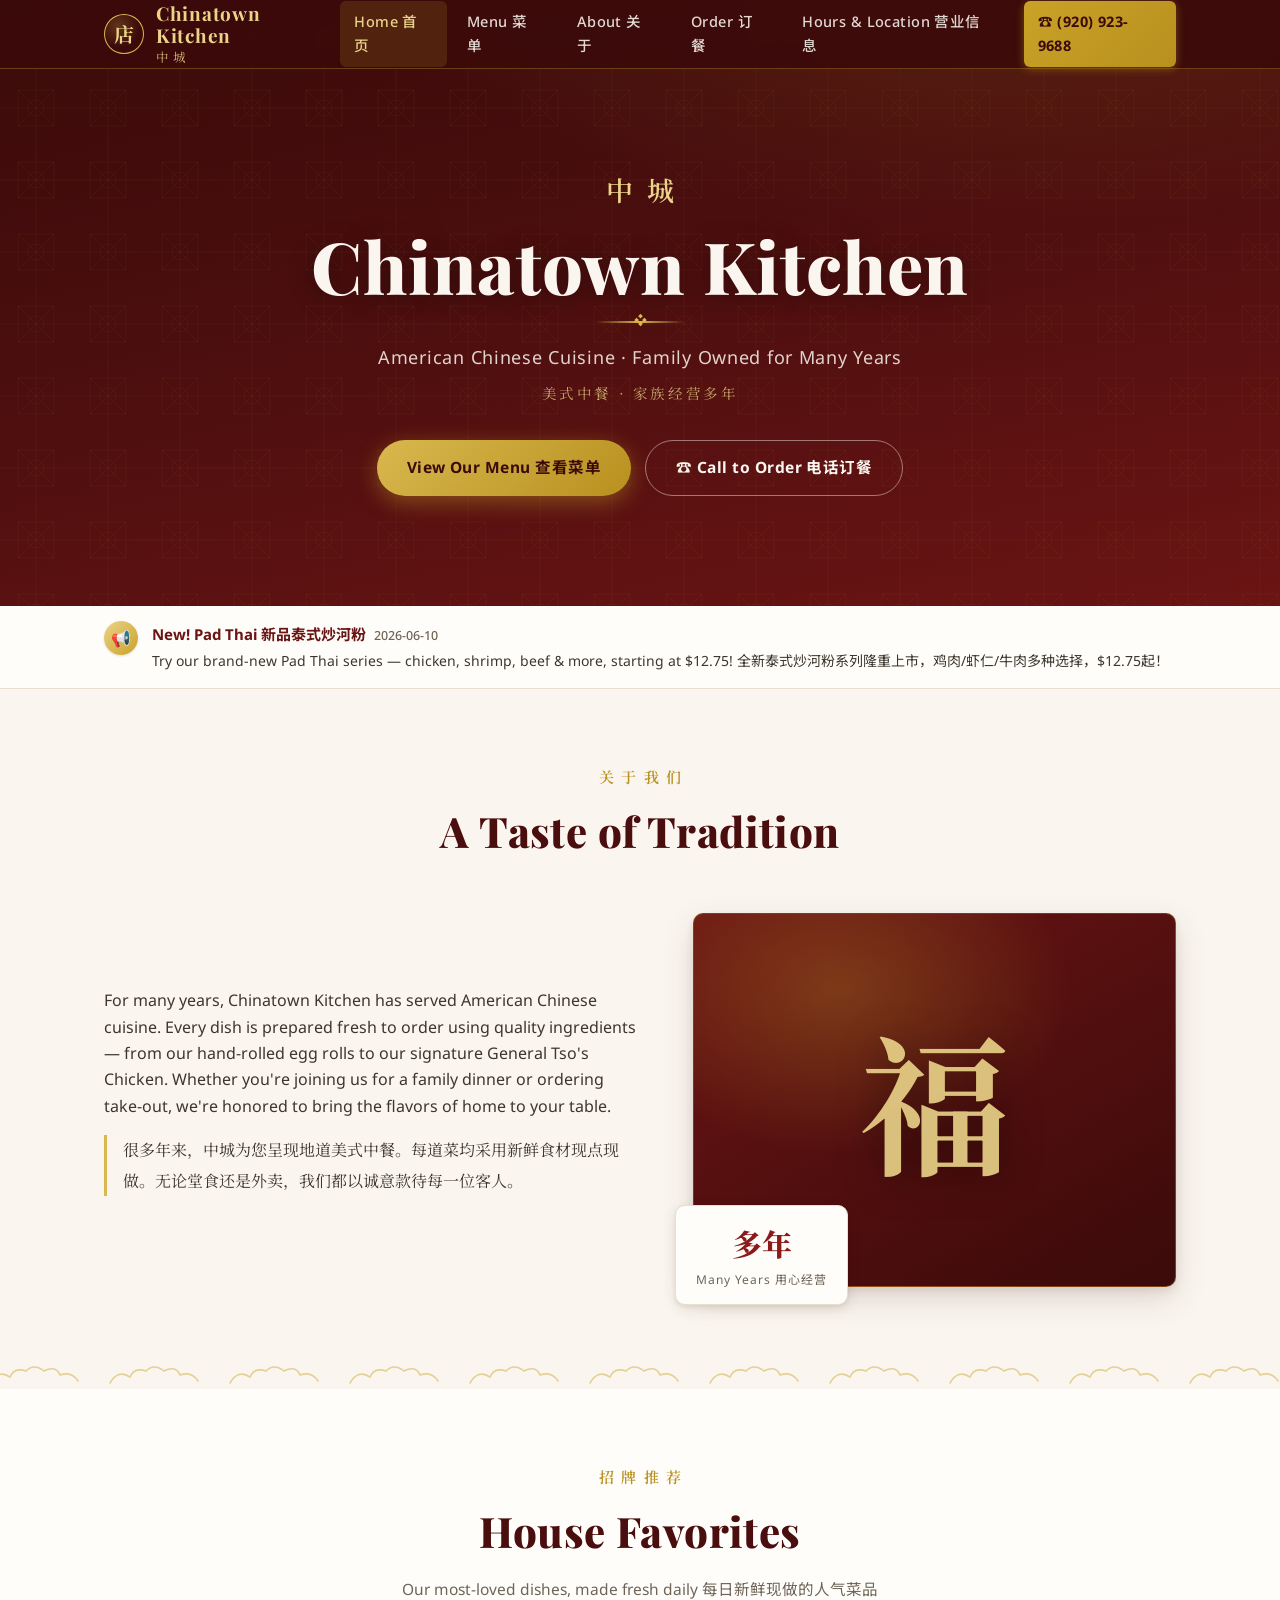
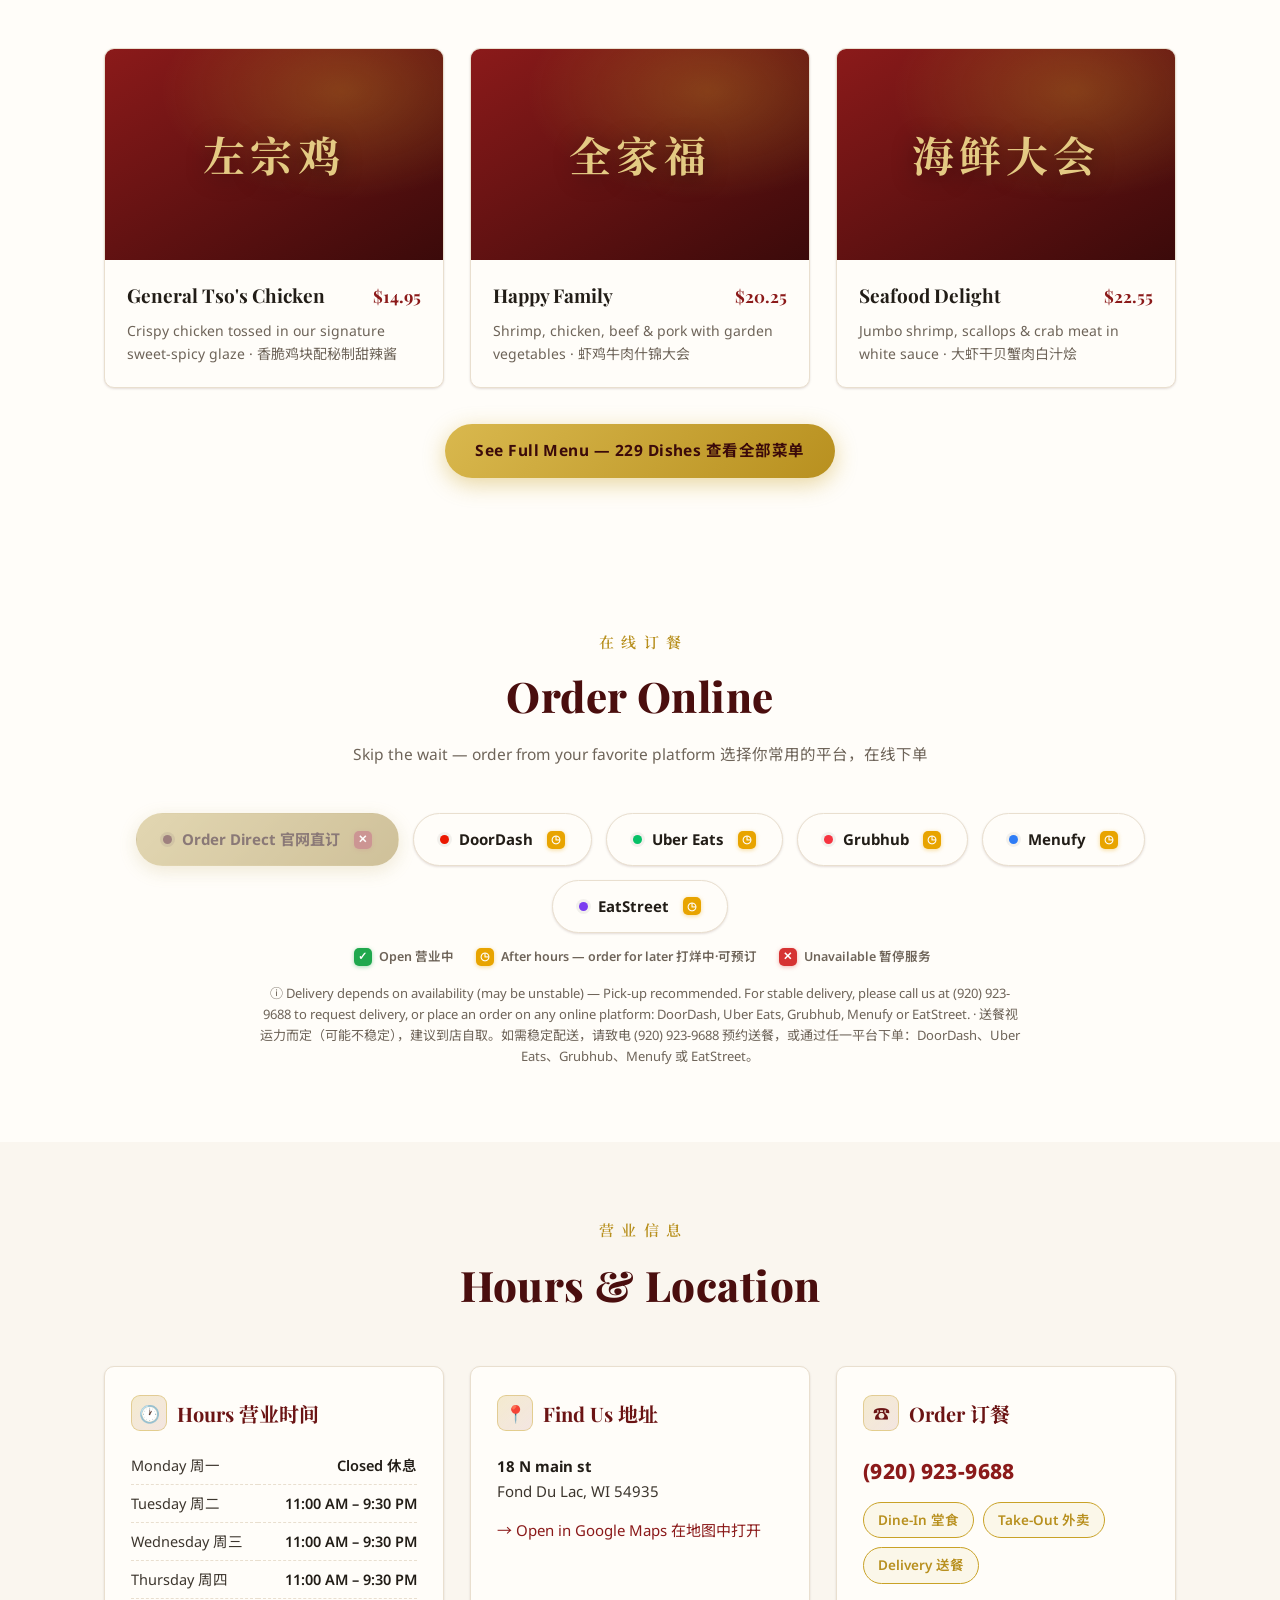
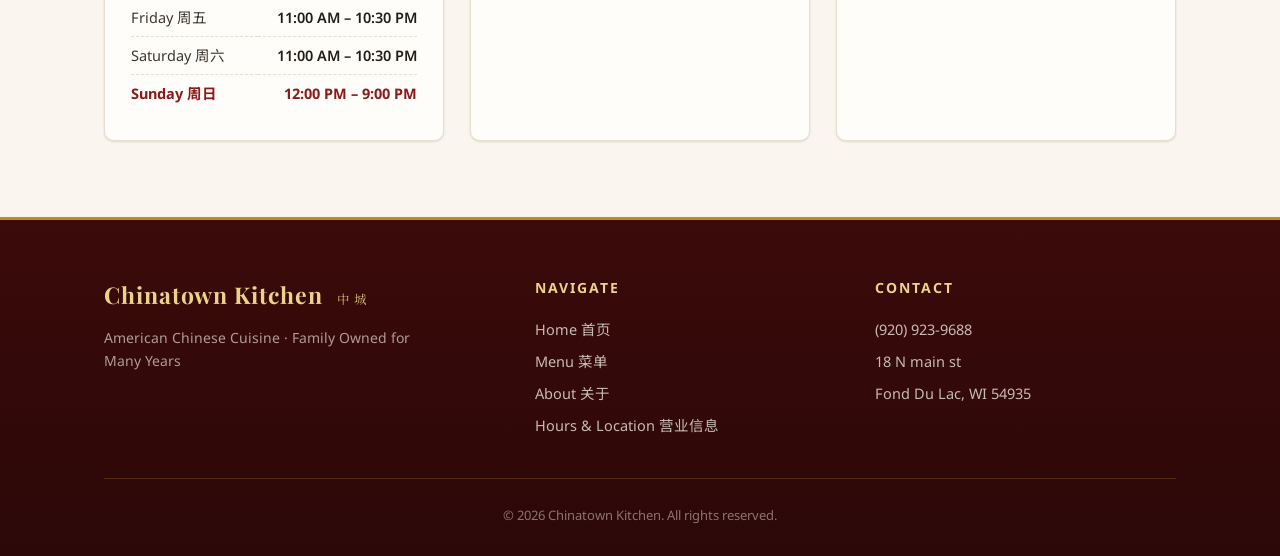
==== index.html @ 67776f12 "update_2" ====
<!DOCTYPE html>
<html lang="en">
<head>
<meta charset="UTF-8">
<meta name="viewport" content="width=device-width, initial-scale=1.0">
<title>Home</title>
<meta name="description" content="Authentic Chinese cuisine. Dine-in, take-out & delivery.">
<link rel="preconnect" href="https://fonts.googleapis.com">
<link rel="preconnect" href="https://fonts.gstatic.com" crossorigin>
<link href="https://fonts.googleapis.com/css2?family=Playfair+Display:wght@700;800&family=Noto+Sans:wght@400;500;600;700&family=Noto+Sans+SC:wght@400;500;700&family=Noto+Serif+SC:wght@600;700&display=swap" rel="stylesheet">
<link rel="stylesheet" href="css/style.css">
</head>
<body data-page="home">

<header class="site-header">
  <div class="nav-wrap">
    <a class="brand" href="index.html">
      <span class="brand-mark" data-config="LOGO_CHAR">饭</span>
      <span class="brand-text">
        <span class="brand-en" data-config="NAME">Restaurant</span><br>
        <span class="brand-zh" data-config="NAME_ZH">饭店</span>
      </span>
    </a>
    <button class="nav-toggle" aria-label="Menu">☰</button>
    <nav class="main-nav">
      <a href="index.html" class="active" data-config="NAV_HOME">Home 首页</a>
      <a href="menu.html" data-config="NAV_MENU">Menu 菜单</a>
      <a href="index.html#about" data-config="NAV_ABOUT">About 关于</a>
      <a href="index.html#order" data-config="NAV_ORDER">Order 订餐</a>
      <a href="index.html#info" data-config="NAV_HOURS">Hours &amp; Location 营业信息</a>
      <a class="nav-cta" href="#" data-config-attr="href:PHONE_LINK">☎ <span data-config="PHONE">(555) 123-4567</span></a>
    </nav>
  </div>
</header>

<section class="hero">
  <div class="hero-inner">
    <div class="hero-zh" data-config="NAME_ZH">饭店</div>
    <h1 data-config="NAME">Restaurant</h1>
    <div class="hero-rule"></div>
    <p class="hero-tagline" data-config="TAGLINE">American Chinese Cuisine · Family Owned for Many Years</p>
    <p class="hero-tagline-zh" data-config="TAGLINE_ZH">美式中餐 · 家族经营很多年</p>
    <div class="hero-actions">
      <a class="btn btn-gold" href="menu.html" data-config="HERO_BTN_MENU">View Our Menu 查看菜单</a>
      <a class="btn btn-ghost" href="#" data-config-attr="href:PHONE_LINK" data-config="HERO_BTN_CALL">☎ Call to Order 电话订餐</a>
    </div>
  </div>
</section>

<div class="announcements" id="announcements"></div>

<section class="section" id="about">
  <div class="container">
    <div class="section-head">
      <div class="section-kicker" data-config="ABOUT_KICKER">关于我们</div>
      <h2 class="section-title" data-config="ABOUT_TITLE">A Taste of Tradition</h2>
    </div>
    <div class="about-grid">
      <div class="about-text">
        <p data-config="ABOUT_TEXT">For many years, Restaurant has served American Chinese cuisine.</p>
        <p class="about-zh" data-config="ABOUT_TEXT_ZH">很多年来，饭店为您呈现地道美式中餐。</p>
      </div>
      <div class="about-visual">
        <div class="about-frame">
          <!-- 有照片时：上传 images/about.jpg 后，把下面这行换成 <img src="images/about.jpg" alt=""> -->
          <span class="glyph" data-config="ABOUT_GLYPH">福</span>
        </div>
        <div class="about-badge">
          <div class="num" data-config="ABOUT_BADGE_NUM">多年</div>
          <div class="lbl" data-config="ABOUT_BADGE_LABEL">Many Years 用心经营</div>
        </div>
      </div>
    </div>
  </div>
</section>

<div class="cloud-divider"></div>

<section class="section section-alt lattice-bg">
  <div class="container">
    <div class="section-head">
      <div class="section-kicker" data-config="FEATURED_KICKER">招牌推荐</div>
      <h2 class="section-title" data-config="FEATURED_TITLE">House Favorites</h2>
      <p class="section-sub" data-config="FEATURED_SUB">Our most-loved dishes, made fresh daily 每日新鲜现做的人气菜品</p>
    </div>
    <div class="feature-grid">
      <article class="dish-card">
        <div class="dish-visual"><span class="zh" data-config="DISH1_GLYPH">左宗鸡</span></div>
        <div class="dish-body">
          <h3 class="dish-name"><span data-config="DISH1_NAME">General Tso's Chicken</span> <span class="dish-price" data-config="DISH1_PRICE">$14.95</span></h3>
          <p class="dish-desc" data-config="DISH1_DESC">Crispy chicken tossed in our signature sweet-spicy glaze · 香脆鸡块配秘制甜辣酱</p>
        </div>
      </article>
      <article class="dish-card">
        <div class="dish-visual"><span class="zh" data-config="DISH2_GLYPH">全家福</span></div>
        <div class="dish-body">
          <h3 class="dish-name"><span data-config="DISH2_NAME">Happy Family</span> <span class="dish-price" data-config="DISH2_PRICE">$20.25</span></h3>
          <p class="dish-desc" data-config="DISH2_DESC">Shrimp, chicken, beef &amp; pork with garden vegetables · 虾鸡牛肉什锦大会</p>
        </div>
      </article>
      <article class="dish-card">
        <div class="dish-visual"><span class="zh" data-config="DISH3_GLYPH">海鲜大会</span></div>
        <div class="dish-body">
          <h3 class="dish-name"><span data-config="DISH3_NAME">Seafood Delight</span> <span class="dish-price" data-config="DISH3_PRICE">$22.55</span></h3>
          <p class="dish-desc" data-config="DISH3_DESC">Jumbo shrimp, scallops &amp; crab meat in white sauce · 大虾干贝蟹肉白汁烩</p>
        </div>
      </article>
    </div>
    <p style="text-align:center; margin-top:36px;">
      <a class="btn btn-gold" href="menu.html" data-config="FEATURED_BTN">See Full Menu — 229 Dishes 查看全部菜单</a>
    </p>
  </div>
</section>

<section class="section section-alt" id="order" data-order-section>
  <div class="container">
    <div class="section-head">
      <div class="section-kicker" data-config="ORDER_KICKER">在线订餐</div>
      <h2 class="section-title" data-config="ORDER_TITLE">Order Online</h2>
      <p class="section-sub" data-config="ORDER_SUB">Skip the wait — order from your favorite platform 选择你常用的平台，在线下单</p>
    </div>
    <div class="order-platforms"></div>
    <div class="order-status-legend"></div>
    <p class="order-note"></p>
  </div>
</section>

<section class="section" id="info">
  <div class="container">
    <div class="section-head">
      <div class="section-kicker" data-config="INFO_KICKER">营业信息</div>
      <h2 class="section-title" data-config="INFO_TITLE">Hours &amp; Location</h2>
    </div>
    <div class="info-grid">
      <div class="info-card">
        <h3><span class="info-icon">🕐</span><span data-config="INFO_HOURS_TITLE">Hours 营业时间</span></h3>
        <table class="hours-table">
          <tr data-day="MON"><td data-config="DAY_MON">Monday 周一</td><td data-config="HOURS_MON">Closed 休息</td></tr>
          <tr data-day="TUE"><td data-config="DAY_TUE">Tuesday 周二</td><td data-config="HOURS_TUE">11:00 AM – 9:30 PM</td></tr>
          <tr data-day="WED"><td data-config="DAY_WED">Wednesday 周三</td><td data-config="HOURS_WED">11:00 AM – 9:30 PM</td></tr>
          <tr data-day="THU"><td data-config="DAY_THU">Thursday 周四</td><td data-config="HOURS_THU">11:00 AM – 9:30 PM</td></tr>
          <tr data-day="FRI"><td data-config="DAY_FRI">Friday 周五</td><td data-config="HOURS_FRI">11:00 AM – 10:30 PM</td></tr>
          <tr data-day="SAT"><td data-config="DAY_SAT">Saturday 周六</td><td data-config="HOURS_SAT">11:00 AM – 10:30 PM</td></tr>
          <tr data-day="SUN"><td data-config="DAY_SUN">Sunday 周日</td><td data-config="HOURS_SUN">12:00 PM – 9:00 PM</td></tr>
        </table>
      </div>
      <div class="info-card">
        <h3><span class="info-icon">📍</span><span data-config="INFO_FIND_TITLE">Find Us 地址</span></h3>
        <div class="contact-line"><div>
          <strong data-config="ADDRESS_LINE1">123 Main Street</strong><br>
          <span data-config="ADDRESS_LINE2">Springfield, ST 12345</span>
        </div></div>
        <div class="contact-line">
          <a href="#" data-config-attr="href:MAP_LINK" data-config="MAP_LINK_TEXT" target="_blank" rel="noopener">→ Open in Google Maps 在地图中打开</a>
        </div>
      </div>
      <div class="info-card">
        <h3><span class="info-icon">☎</span><span data-config="INFO_ORDER_TITLE">Order 订餐</span></h3>
        <div class="contact-line">
          <a class="big" href="#" data-config-attr="href:PHONE_LINK"><span data-config="PHONE">(555) 123-4567</span></a>
        </div>
        <div class="services-tags">
          <span class="tag" data-config="SERVICE_TAG1">Dine-In 堂食</span>
          <span class="tag" data-config="SERVICE_TAG2">Take-Out 外卖</span>
          <span class="tag" data-config="SERVICE_TAG3">Delivery 送餐</span>
        </div>
      </div>
    </div>
  </div>
</section>

<footer class="site-footer">
  <div class="container">
    <div class="footer-grid">
      <div class="footer-brand">
        <span class="brand-en" data-config="NAME">Restaurant</span>
        <span class="brand-zh" style="margin-left:10px" data-config="NAME_ZH">饭店</span>
        <p data-config="TAGLINE">American Chinese Cuisine · Family Owned for Many Years</p>
      </div>
      <div class="footer-col">
        <h4 data-config="FOOTER_NAV_TITLE">Navigate</h4>
        <a href="index.html" data-config="NAV_HOME">Home 首页</a>
        <a href="menu.html" data-config="NAV_MENU">Menu 菜单</a>
        <a href="index.html#about" data-config="NAV_ABOUT">About 关于</a>
        <a href="index.html#info" data-config="NAV_HOURS">Hours 营业时间</a>
      </div>
      <div class="footer-col">
        <h4 data-config="FOOTER_CONTACT_TITLE">Contact</h4>
        <a href="#" data-config-attr="href:PHONE_LINK" data-config="PHONE">(555) 123-4567</a>
        <div data-config="ADDRESS_LINE1">123 Main Street</div>
        <div data-config="ADDRESS_LINE2">Springfield, ST 12345</div>
      </div>
    </div>
    <div class="footer-bottom">
      © <span id="year"></span> <span data-config="NAME">Restaurant</span>. <span data-config="FOOTER_RIGHTS">All rights reserved.</span>
    </div>
  </div>
</footer>

<script>document.getElementById('year').textContent = new Date().getFullYear();</script>
<script src="js/site.js"></script>
</body>
</html>
---- css/style.css ----
/* ==============================================================================
   餐厅网站样式
   设计：深红+金色中式配色 · 优雅衬线标题 · SVG花纹装饰 · 全响应式
   ============================================================================== */

/* ── 设计变量 ─────────────────────────────────────────────────────────────── */
:root {
  --red-950: #3B0A0A;
  --red-900: #4A0E0E;
  --red-800: #6B1414;
  --red-700: #8B1A1A;
  --red-600: #A32626;
  --gold-600: #B8901F;
  --gold-500: #C9A227;
  --gold-400: #D9B84E;
  --gold-300: #EBD48A;
  --cream:    #FAF6EF;
  --paper:    #FFFDF9;
  --ink-900:  #221D17;
  --ink-700:  #3D362E;
  --ink-500:  #6E6459;
  --line:     #E9DFCF;
  --shadow-sm: 0 1px 3px rgba(59,10,10,.08), 0 1px 2px rgba(59,10,10,.06);
  --shadow-md: 0 4px 14px rgba(59,10,10,.10), 0 2px 4px rgba(59,10,10,.06);
  --shadow-lg: 0 12px 32px rgba(59,10,10,.14), 0 4px 8px rgba(59,10,10,.08);
  --radius: 10px;
  --maxw: 1120px;
  --font-display: 'Playfair Display', 'Noto Serif SC', serif;
  --font-body: 'Noto Sans', 'Noto Sans SC', -apple-system, sans-serif;
  --font-zh-serif: 'Noto Serif SC', serif;
}

/* ── 基础重置 ─────────────────────────────────────────────────────────────── */
*, *::before, *::after { box-sizing: border-box; margin: 0; padding: 0; }
html { scroll-behavior: smooth; scroll-padding-top: 84px; }
body {
  font-family: var(--font-body);
  color: var(--ink-900);
  background: var(--cream);
  line-height: 1.65;
  -webkit-font-smoothing: antialiased;
}
img { max-width: 100%; display: block; }
a { color: var(--red-700); text-decoration: none; }
a:hover { color: var(--red-600); }
.container { max-width: var(--maxw); margin: 0 auto; padding: 0 24px; }

/* ── 中式窗格纹理（SVG data-URI，极省流量的"图形感"）──────────────────────── */
.lattice-bg {
  background-image: url("data:image/svg+xml,%3Csvg xmlns='http://www.w3.org/2000/svg' width='56' height='56' viewBox='0 0 56 56'%3E%3Cg fill='none' stroke='%23C9A227' stroke-opacity='0.16' stroke-width='1'%3E%3Cpath d='M0 28h56M28 0v56M14 14h28v28H14z'/%3E%3Ccircle cx='28' cy='28' r='6'/%3E%3C/g%3E%3C/svg%3E");
}
.cloud-divider {
  height: 26px;
  background-image: url("data:image/svg+xml,%3Csvg xmlns='http://www.w3.org/2000/svg' width='120' height='26' viewBox='0 0 120 26'%3E%3Cpath d='M10 20 q8 -14 20 -6 q4 -10 16 -6 q8 -8 18 0 q12 -6 16 4 q12 -4 18 6' fill='none' stroke='%23C9A227' stroke-opacity='.45' stroke-width='1.6' stroke-linecap='round'/%3E%3C/svg%3E");
  background-repeat: repeat-x;
  background-position: center;
}

/* ══════════════════════════════════════════════════════════════════════════
   顶部导航
   ══════════════════════════════════════════════════════════════════════════ */
.site-header {
  position: fixed; top: 0; left: 0; right: 0; z-index: 100;
  background: rgba(59,10,10,.92);
  backdrop-filter: blur(10px);
  border-bottom: 1px solid rgba(201,162,39,.35);
}
.nav-wrap {
  max-width: var(--maxw); margin: 0 auto; padding: 0 24px;
  display: flex; align-items: center; justify-content: space-between;
  height: 68px;
}
.brand { display: flex; align-items: center; gap: 12px; }
.brand-mark {
  width: 40px; height: 40px; border-radius: 50%;
  border: 1.5px solid var(--gold-400);
  display: grid; place-items: center;
  color: var(--gold-300);
  font-family: var(--font-zh-serif);
  font-size: 20px; font-weight: 700;
  background: radial-gradient(circle at 35% 30%, rgba(217,184,78,.25), transparent 60%);
}
.brand-text { line-height: 1.15; }
.brand-en {
  font-family: var(--font-display); font-weight: 700;
  color: var(--gold-300); font-size: 19px; letter-spacing: .04em;
}
.brand-zh {
  font-family: var(--font-zh-serif);
  color: rgba(235,212,138,.85); font-size: 12.5px; letter-spacing: .35em;
}
.main-nav { display: flex; gap: 6px; align-items: center; }
.main-nav a {
  color: rgba(250,246,239,.88);
  font-size: 14.5px; font-weight: 500; letter-spacing: .03em;
  padding: 9px 14px; border-radius: 6px;
  transition: all .2s ease;
}
.main-nav a:hover { color: var(--gold-300); background: rgba(201,162,39,.12); }
.main-nav a.active { color: var(--gold-300); background: rgba(201,162,39,.16); }
.nav-cta {
  background: linear-gradient(135deg, var(--gold-500), var(--gold-600)) !important;
  color: var(--red-950) !important; font-weight: 700 !important;
  margin-left: 8px; box-shadow: 0 2px 8px rgba(201,162,39,.4);
}
.nav-cta:hover { filter: brightness(1.08); transform: translateY(-1px); }
.nav-toggle {
  display: none; background: none; border: none; cursor: pointer;
  width: 42px; height: 42px; border-radius: 8px;
  color: var(--gold-300); font-size: 24px;
}

/* ══════════════════════════════════════════════════════════════════════════
   首页 Hero
   ══════════════════════════════════════════════════════════════════════════ */
.hero {
  position: relative; overflow: hidden;
  padding: 168px 24px 110px;
  background:
    radial-gradient(1100px 480px at 80% -10%, rgba(201,162,39,.16), transparent 60%),
    linear-gradient(168deg, var(--red-950) 0%, var(--red-900) 42%, var(--red-800) 100%);
  color: var(--cream);
  text-align: center;
}
.hero::before {
  content: ''; position: absolute; inset: 0; opacity: .5; pointer-events: none;
  background-image: url("data:image/svg+xml,%3Csvg xmlns='http://www.w3.org/2000/svg' width='72' height='72' viewBox='0 0 72 72'%3E%3Cg fill='none' stroke='%23C9A227' stroke-opacity='0.10' stroke-width='1'%3E%3Cpath d='M0 36h72M36 0v72M18 18h36v36H18z'/%3E%3Ccircle cx='36' cy='36' r='8'/%3E%3Cpath d='M18 18 36 36M54 18 36 36M18 54 36 36M54 54 36 36'/%3E%3C/g%3E%3C/svg%3E");
}
.hero-inner { position: relative; max-width: 780px; margin: 0 auto; }
.hero-zh {
  font-family: var(--font-zh-serif);
  font-size: clamp(20px, 3vw, 27px);
  letter-spacing: .55em; text-indent: .55em;
  color: var(--gold-300); margin-bottom: 14px; font-weight: 600;
}
.hero h1 {
  font-family: var(--font-display);
  font-size: clamp(42px, 7vw, 72px);
  font-weight: 800; line-height: 1.06;
  letter-spacing: .01em; margin-bottom: 18px;
  text-shadow: 0 2px 24px rgba(0,0,0,.35);
}
.hero-rule {
  width: 90px; height: 2px; margin: 0 auto 20px;
  background: linear-gradient(90deg, transparent, var(--gold-400), transparent);
  position: relative;
}
.hero-rule::after {
  content: '❖'; position: absolute; top: -11px; left: 50%; transform: translateX(-50%);
  color: var(--gold-400); font-size: 13px;
  background: transparent; padding: 0 8px;
}
.hero-tagline {
  font-size: clamp(15px, 2vw, 18px);
  color: rgba(250,246,239,.85); letter-spacing: .04em;
  margin-bottom: 8px;
}
.hero-tagline-zh {
  font-family: var(--font-zh-serif);
  font-size: 14.5px; color: rgba(235,212,138,.75);
  letter-spacing: .18em; margin-bottom: 36px;
}
.hero-actions { display: flex; gap: 14px; justify-content: center; flex-wrap: wrap; }
.btn {
  display: inline-flex; align-items: center; gap: 8px;
  padding: 14px 30px; border-radius: 999px;
  font-size: 15.5px; font-weight: 700; letter-spacing: .03em;
  transition: all .22s ease; cursor: pointer; border: none;
}
.btn-gold {
  background: linear-gradient(135deg, var(--gold-400), var(--gold-600));
  color: var(--red-950);
  box-shadow: 0 6px 22px rgba(201,162,39,.42);
}
.btn-gold:hover { transform: translateY(-2px); box-shadow: 0 10px 30px rgba(201,162,39,.55); color: var(--red-950); }
.btn-ghost {
  background: transparent; color: var(--cream);
  border: 1.5px solid rgba(250,246,239,.45);
}
.btn-ghost:hover { border-color: var(--gold-300); color: var(--gold-300); background: rgba(201,162,39,.08); }

/* ══════════════════════════════════════════════════════════════════════════
   公告条
   ══════════════════════════════════════════════════════════════════════════ */
.announcements { background: var(--paper); border-bottom: 1px solid var(--line); }
.announcements:empty { display: none; }
.ann-item {
  max-width: var(--maxw); margin: 0 auto; padding: 15px 24px;
  display: flex; gap: 14px; align-items: flex-start;
}
.ann-item + .ann-item { border-top: 1px dashed var(--line); }
.ann-icon {
  flex: 0 0 auto; width: 34px; height: 34px; border-radius: 50%;
  background: linear-gradient(135deg, var(--gold-300), var(--gold-500));
  display: grid; place-items: center; font-size: 16px;
  box-shadow: var(--shadow-sm);
}
.ann-body { flex: 1; }
.ann-title { font-weight: 700; color: var(--red-800); font-size: 15px; }
.ann-date { color: var(--ink-500); font-size: 12.5px; margin-left: 8px; font-weight: 500; }
.ann-text { color: var(--ink-700); font-size: 14px; margin-top: 2px; }

/* ══════════════════════════════════════════════════════════════════════════
   通用区块
   ══════════════════════════════════════════════════════════════════════════ */
.section { padding: 76px 0; }
.section-alt { background: var(--paper); }
.section-head { text-align: center; margin-bottom: 46px; }
.section-kicker {
  font-family: var(--font-zh-serif); color: var(--gold-600);
  letter-spacing: .5em; text-indent: .5em; font-size: 15px; font-weight: 600;
  margin-bottom: 8px;
}
.section-title {
  font-family: var(--font-display); font-size: clamp(30px, 4.4vw, 42px);
  color: var(--red-900); font-weight: 800; letter-spacing: .01em;
}
.section-sub { color: var(--ink-500); margin-top: 10px; font-size: 15.5px; }

/* ── About 关于 ───────────────────────────────────────────────────────────── */
.about-grid {
  display: grid; grid-template-columns: 1.05fr .95fr; gap: 56px; align-items: center;
}
.about-text p { color: var(--ink-700); font-size: 16px; margin-bottom: 16px; }
.about-zh {
  font-family: var(--font-zh-serif); color: var(--ink-500);
  border-left: 3px solid var(--gold-400); padding-left: 16px;
  font-size: 14.5px; line-height: 1.9;
}
.about-visual { position: relative; }
.about-frame {
  aspect-ratio: 4/3.1; border-radius: var(--radius);
  background:
    radial-gradient(420px 300px at 30% 20%, rgba(201,162,39,.28), transparent 55%),
    linear-gradient(150deg, var(--red-800), var(--red-950));
  box-shadow: var(--shadow-lg);
  display: grid; place-items: center; overflow: hidden;
  border: 1px solid rgba(201,162,39,.35);
}
.about-frame .glyph {
  font-family: var(--font-zh-serif); font-size: clamp(90px, 12vw, 150px);
  color: rgba(235,212,138,.9); font-weight: 700;
  text-shadow: 0 4px 40px rgba(0,0,0,.4);
}
.about-frame img { width: 100%; height: 100%; object-fit: cover; }
.about-badge {
  position: absolute; bottom: -18px; left: -18px;
  background: var(--paper); border: 1px solid var(--line);
  border-radius: var(--radius); padding: 14px 20px;
  box-shadow: var(--shadow-md); text-align: center;
}
.about-badge .num {
  font-family: var(--font-display); font-size: 30px; font-weight: 800; color: var(--red-700);
}
.about-badge .lbl { font-size: 12px; color: var(--ink-500); letter-spacing: .08em; }

/* ── 招牌菜卡片 ───────────────────────────────────────────────────────────── */
.feature-grid { display: grid; grid-template-columns: repeat(3, 1fr); gap: 26px; }
.dish-card {
  background: var(--paper); border: 1px solid var(--line);
  border-radius: var(--radius); overflow: hidden;
  box-shadow: var(--shadow-sm); transition: all .25s ease;
}
.dish-card:hover { transform: translateY(-5px); box-shadow: var(--shadow-lg); border-color: var(--gold-400); }
.dish-visual {
  aspect-ratio: 16/10; display: grid; place-items: center; position: relative;
  background:
    radial-gradient(300px 180px at 70% 20%, rgba(201,162,39,.30), transparent 60%),
    linear-gradient(150deg, var(--red-700), var(--red-950));
}
.dish-visual .zh {
  font-family: var(--font-zh-serif); font-size: 42px; font-weight: 700;
  color: rgba(235,212,138,.95); letter-spacing: .12em;
  text-shadow: 0 3px 24px rgba(0,0,0,.45);
}
.dish-visual img { position: absolute; inset: 0; width: 100%; height: 100%; object-fit: cover; }
.dish-body { padding: 20px 22px 22px; }
.dish-name {
  font-family: var(--font-display); font-size: 19px; font-weight: 700; color: var(--ink-900);
  display: flex; justify-content: space-between; align-items: baseline; gap: 10px;
}
.dish-price { color: var(--red-700); font-size: 17px; white-space: nowrap; }
.dish-desc { color: var(--ink-500); font-size: 14px; margin-top: 7px; }

/* ── 营业信息 ─────────────────────────────────────────────────────────────── */
.info-grid { display: grid; grid-template-columns: repeat(3, 1fr); gap: 26px; }
.info-card {
  background: var(--paper); border: 1px solid var(--line); border-radius: var(--radius);
  padding: 28px 26px; box-shadow: var(--shadow-sm);
}
.info-card h3 {
  font-family: var(--font-display); color: var(--red-800); font-size: 20px;
  display: flex; align-items: center; gap: 10px; margin-bottom: 16px;
}
.info-icon {
  width: 36px; height: 36px; border-radius: 9px; flex: 0 0 auto;
  display: grid; place-items: center; font-size: 17px;
  background: linear-gradient(135deg, rgba(201,162,39,.20), rgba(139,26,26,.10));
  border: 1px solid rgba(201,162,39,.4);
}
.hours-table { width: 100%; font-size: 14.5px; border-collapse: collapse; }
.hours-table td { padding: 6.5px 0; border-bottom: 1px dashed var(--line); color: var(--ink-700); }
.hours-table td:last-child { text-align: right; color: var(--ink-900); font-weight: 600; }
.hours-table tr:last-child td { border-bottom: none; }
.hours-table .today td { color: var(--red-700); font-weight: 700; }
.contact-line { display: flex; gap: 11px; align-items: flex-start; padding: 7px 0; color: var(--ink-700); font-size: 15px; }
.contact-line strong { color: var(--ink-900); }
.contact-line .big { font-size: 21px; font-weight: 800; color: var(--red-700); letter-spacing: .02em; }
.services-tags { display: flex; flex-wrap: wrap; gap: 9px; margin-top: 6px; }
.tag {
  border: 1px solid var(--gold-500); color: var(--gold-600);
  background: rgba(201,162,39,.07);
  padding: 6px 14px; border-radius: 999px; font-size: 13.5px; font-weight: 600;
}

/* ══════════════════════════════════════════════════════════════════════════
   菜单页
   ══════════════════════════════════════════════════════════════════════════ */
.menu-hero {
  padding: 132px 24px 46px; text-align: center;
  background:
    radial-gradient(900px 380px at 50% -20%, rgba(201,162,39,.18), transparent 60%),
    linear-gradient(165deg, var(--red-950), var(--red-800));
  color: var(--cream);
}
.menu-hero h1 { font-family: var(--font-display); font-size: clamp(34px, 5vw, 52px); font-weight: 800; }
.menu-hero .zh { font-family: var(--font-zh-serif); letter-spacing: .5em; text-indent: .5em; color: var(--gold-300); margin-top: 8px; font-size: 17px; }
.menu-hero .note { margin-top: 14px; color: rgba(250,246,239,.75); font-size: 14px; }

/* 图例条 */
.menu-legend {
  background: var(--paper); border-bottom: 1px solid var(--line);
  padding: 13px 24px; text-align: center;
  font-size: 13.5px; color: var(--ink-500);
}
.menu-legend .spicy { color: var(--red-700); font-weight: 700; }

/* 分类粘性导航 */
.cat-nav {
  position: sticky; top: 68px; z-index: 50;
  background: rgba(255,253,249,.95); backdrop-filter: blur(8px);
  border-bottom: 1px solid var(--line);
  overflow-x: auto; -webkit-overflow-scrolling: touch;
  scrollbar-width: none;
}
.cat-nav::-webkit-scrollbar { display: none; }
.cat-nav-inner {
  display: flex; gap: 8px; padding: 11px 24px;
  max-width: var(--maxw); margin: 0 auto; width: max-content; min-width: 100%;
}
.cat-chip {
  flex: 0 0 auto; white-space: nowrap;
  padding: 8px 16px; border-radius: 999px;
  border: 1px solid var(--line); background: var(--paper);
  color: var(--ink-700); font-size: 13.5px; font-weight: 600;
  cursor: pointer; transition: all .18s ease;
}
.cat-chip:hover { border-color: var(--gold-500); color: var(--red-700); }
.cat-chip.active {
  background: var(--red-800); border-color: var(--red-800); color: var(--gold-300);
  box-shadow: 0 3px 10px rgba(107,20,20,.3);
}

/* 菜单主体 */
.menu-wrap { max-width: var(--maxw); margin: 0 auto; padding: 40px 24px 90px; }
.menu-category { margin-bottom: 54px; scroll-margin-top: 132px; }
.mc-head { text-align: center; margin-bottom: 24px; }
.mc-rule {
  height: 2px; max-width: 520px; margin: 0 auto 16px;
  background: linear-gradient(90deg, transparent, var(--red-700), transparent);
}
.mc-title { font-family: var(--font-display); font-size: clamp(24px, 3.4vw, 31px); font-weight: 800; color: var(--red-900); }
.mc-title .zh { font-family: var(--font-zh-serif); color: var(--gold-600); margin: 0 10px; }
.mc-title .es { color: var(--ink-500); font-weight: 600; font-size: .72em; font-style: italic; }
.mc-sub { color: var(--ink-500); font-size: 13.5px; margin-top: 7px; }

.menu-grid { display: grid; grid-template-columns: 1fr 1fr; gap: 10px 34px; }
.menu-item {
  display: flex; gap: 12px; align-items: flex-start;
  padding: 13px 14px; border-radius: 9px;
  border-bottom: 1px solid var(--line);
  transition: background .18s ease;
}
.menu-item:hover { background: rgba(201,162,39,.06); }
.mi-num {
  flex: 0 0 40px; text-align: right;
  color: var(--ink-500); font-size: 13.5px; font-weight: 600;
  padding-top: 2px; font-variant-numeric: tabular-nums;
}
.mi-body { flex: 1; min-width: 0; }
.mi-name { font-size: 15.5px; font-weight: 700; color: var(--ink-900); line-height: 1.35; }
.spicy-badge {
  display: inline-block; margin-left: 7px;
  color: var(--red-700); font-size: 12px; font-weight: 700;
  border: 1px solid rgba(139,26,26,.4); border-radius: 5px;
  padding: 1px 6px; vertical-align: 2px;
  background: rgba(139,26,26,.06);
}
.mi-sub {
  color: var(--ink-500); font-size: 13px; margin-top: 3px;
  font-family: var(--font-zh-serif);
}
.mi-price {
  flex: 0 0 auto; text-align: right;
  color: var(--red-700); font-weight: 800; font-size: 15.5px;
  font-variant-numeric: tabular-nums; padding-top: 1px;
}
.mi-price .sz { display: block; font-size: 12px; color: var(--ink-500); font-weight: 600; }
.mi-price .sz b { color: var(--red-700); font-size: 14.5px; margin-left: 5px; }

.menu-loading, .menu-error {
  text-align: center; padding: 70px 20px; color: var(--ink-500); font-size: 15px;
}
.menu-error { color: var(--red-700); }

/* ══════════════════════════════════════════════════════════════════════════
   页脚
   ══════════════════════════════════════════════════════════════════════════ */
.site-footer {
  background: linear-gradient(180deg, var(--red-950), #2C0808);
  color: rgba(250,246,239,.82);
  padding: 56px 0 30px; margin-top: 0;
  border-top: 3px solid var(--gold-600);
}
.footer-grid {
  display: grid; grid-template-columns: 1.3fr 1fr 1fr; gap: 40px;
  padding-bottom: 36px; border-bottom: 1px solid rgba(201,162,39,.22);
}
.footer-brand .brand-en { font-size: 23px; }
.footer-brand p { margin-top: 12px; font-size: 14px; color: rgba(250,246,239,.62); max-width: 340px; }
.footer-col h4 {
  color: var(--gold-300); font-size: 14px; letter-spacing: .14em;
  text-transform: uppercase; margin-bottom: 15px; font-weight: 700;
}
.footer-col a, .footer-col div { display: block; color: rgba(250,246,239,.75); font-size: 14.5px; padding: 4px 0; }
.footer-col a:hover { color: var(--gold-300); }
.footer-bottom { text-align: center; padding-top: 26px; font-size: 13px; color: rgba(250,246,239,.45); }

/* ══════════════════════════════════════════════════════════════════════════
   响应式
   ══════════════════════════════════════════════════════════════════════════ */
@media (max-width: 900px) {
  .about-grid { grid-template-columns: 1fr; gap: 40px; }
  .feature-grid { grid-template-columns: 1fr; max-width: 460px; margin: 0 auto; }
  .info-grid { grid-template-columns: 1fr; max-width: 520px; margin: 0 auto; }
  .footer-grid { grid-template-columns: 1fr; gap: 30px; }
  .menu-grid { grid-template-columns: 1fr; }
}
@media (max-width: 760px) {
  .nav-toggle { display: grid; place-items: center; }
  .main-nav {
    position: fixed; top: 68px; right: 0; left: 0;
    background: rgba(59,10,10,.98); backdrop-filter: blur(12px);
    flex-direction: column; align-items: stretch; gap: 2px;
    padding: 14px 20px 20px;
    transform: translateY(-130%); transition: transform .28s ease;
    border-bottom: 1px solid rgba(201,162,39,.3);
  }
  .main-nav.open { transform: translateY(0); }
  .main-nav a { padding: 13px 14px; font-size: 16px; }
  .hero { padding: 128px 20px 80px; }
  .section { padding: 56px 0; }
  .cat-nav { top: 68px; }
}

/* ══════════════════════════════════════════════════════════════════════════
   弹窗公告（由 data/popup.txt 控制开关和内容）
   ══════════════════════════════════════════════════════════════════════════ */
.popup-overlay {
  position: fixed; inset: 0; z-index: 300;
  background: rgba(34, 10, 10, .55);
  backdrop-filter: blur(4px);
  display: grid; place-items: center; padding: 24px;
  animation: popFade .25s ease;
}
@keyframes popFade { from { opacity: 0; } to { opacity: 1; } }
.popup-card {
  position: relative;
  background: var(--paper);
  border-radius: 14px;
  border-top: 4px solid var(--gold-500);
  box-shadow: 0 24px 64px rgba(0,0,0,.35);
  max-width: 480px; width: 100%;
  padding: 34px 32px 28px;
  text-align: center;
  animation: popUp .3s cubic-bezier(.2,.9,.3,1.2);
}
@keyframes popUp { from { opacity: 0; transform: translateY(22px) scale(.97); }
                   to   { opacity: 1; transform: none; } }
.popup-close {
  position: absolute; top: 10px; right: 12px;
  background: none; border: none; cursor: pointer;
  font-size: 26px; line-height: 1; color: var(--ink-500);
  padding: 6px; border-radius: 8px; transition: all .15s ease;
}
.popup-close:hover { color: var(--red-700); background: rgba(139,26,26,.08); }
.popup-title {
  font-family: var(--font-display);
  color: var(--red-900); font-size: 22px; font-weight: 800;
  margin-bottom: 14px;
}
.popup-body p {
  color: var(--ink-700); font-size: 15px; line-height: 1.7;
  margin-bottom: 8px;
}
.popup-btn {
  margin-top: 16px;
  background: linear-gradient(135deg, var(--gold-400), var(--gold-600));
  color: var(--red-950);
  border: none; cursor: pointer;
  padding: 12px 34px; border-radius: 999px;
  font-size: 15px; font-weight: 700; letter-spacing: .03em;
  box-shadow: 0 5px 18px rgba(201,162,39,.4);
  transition: all .2s ease;
}
.popup-btn:hover { transform: translateY(-2px); filter: brightness(1.07); }
@media (max-width: 480px) { .popup-card { padding: 28px 20px 24px; } }

/* ══════════════════════════════════════════════════════════════════════════
   在线订餐平台按钮（由 site_config.txt 的 ORDER_* 控制显示）
   ══════════════════════════════════════════════════════════════════════════ */
.order-platforms {
  display: flex; flex-wrap: wrap; gap: 14px; justify-content: center;
}
.order-btn {
  display: inline-flex; align-items: center; gap: 10px;
  padding: 13px 26px; border-radius: 999px;
  background: var(--paper); border: 1.5px solid var(--line);
  color: var(--ink-900); font-size: 15px; font-weight: 700;
  box-shadow: var(--shadow-sm);
  transition: all .2s ease;
}
.order-btn:hover {
  transform: translateY(-3px);
  border-color: var(--gold-500); color: var(--red-800);
  box-shadow: var(--shadow-md);
}
.order-dot {
  width: 9px; height: 9px; border-radius: 50%; flex: 0 0 auto;
  box-shadow: 0 0 0 3px rgba(0,0,0,.05);
}
.order-btn-primary {
  background: linear-gradient(135deg, var(--gold-400), var(--gold-600));
  border-color: transparent; color: var(--red-950);
  box-shadow: 0 5px 18px rgba(201,162,39,.4);
}
.order-btn-primary:hover { color: var(--red-950); filter: brightness(1.07); border-color: transparent; }
.order-btn-primary .order-dot { background: var(--red-800) !important; box-shadow: 0 0 0 3px rgba(59,10,10,.15); }

/* 菜单页顶部的订餐条 */
.order-strip {
  background: var(--paper); border-bottom: 1px solid var(--line);
  padding: 14px 24px;
}
.order-strip-inner {
  max-width: var(--maxw); margin: 0 auto;
  display: flex; flex-wrap: wrap; align-items: center; justify-content: center; gap: 12px;
}
.order-strip-label { color: var(--ink-500); font-size: 14px; font-weight: 600; }
.order-strip .order-btn { padding: 9px 18px; font-size: 13.5px; }

/* 官网直订按钮的配送提示（内容来自 ORDER_ONLINE_NOTE，留空自动隐藏）*/
.order-note {
  margin-top: 16px; text-align: center;
  color: var(--ink-500); font-size: 13px; line-height: 1.6;
}
.order-note-strip { flex-basis: 100%; margin-top: 2px; font-size: 12px; }
.order-note { max-width: 760px; margin-left: auto; margin-right: auto; }

/* 菜单顶部价格声明条（内容来自 MENU_PRICE_NOTICE，留空自动隐藏）*/
.menu-price-notice {
  background: linear-gradient(135deg, #FFF6DC, #FBEBBE);
  border-top: 1px solid var(--gold-500);
  border-bottom: 2px solid var(--gold-500);
  color: var(--red-900);
  font-size: 14px; font-weight: 600; line-height: 1.65;
  text-align: center; padding: 14px 24px;
}
@media (max-width: 760px) { .menu-price-notice { font-size: 13px; padding: 12px 16px; } }

/* ══════════════════════════════════════════════════════════════════════════
   菜单搜索栏
   ══════════════════════════════════════════════════════════════════════════ */
.menu-search-bar {
  max-width: var(--maxw); margin: 0 auto;
  padding: 20px 24px 6px; text-align: center;
}
.menu-search-box { position: relative; max-width: 560px; margin: 0 auto; }
.menu-search-icon {
  position: absolute; left: 18px; top: 50%; transform: translateY(-50%);
  font-size: 15px; opacity: .55; pointer-events: none;
}
#menuSearch {
  width: 100%; padding: 13px 46px 13px 46px;
  border-radius: 999px; border: 1.5px solid var(--line);
  background: var(--paper); color: var(--ink-900);
  font-size: 15px; font-family: var(--font-body);
  box-shadow: var(--shadow-sm); transition: all .2s ease;
}
#menuSearch:focus {
  outline: none; border-color: var(--gold-500);
  box-shadow: 0 0 0 4px rgba(201,162,39,.15);
}
#menuSearch::placeholder { color: var(--ink-500); opacity: .75; }
.menu-search-clear {
  position: absolute; right: 9px; top: 50%; transform: translateY(-50%);
  width: 30px; height: 30px; border-radius: 50%;
  border: none; cursor: pointer; align-items: center; justify-content: center;
  background: rgba(139,26,26,.08); color: var(--red-700);
  font-size: 18px; line-height: 1; transition: all .15s ease;
}
.menu-search-clear:hover { background: rgba(139,26,26,.16); }
.menu-search-count { margin-top: 10px; color: var(--ink-500); font-size: 13.5px; font-weight: 600; }
.menu-noresults { text-align: center; padding: 70px 20px; color: var(--ink-500); font-size: 15.5px; }

/* 辣度筛选按钮（搜索框下方，与搜索联合过滤）*/
.menu-filter {
  display: flex; justify-content: center; gap: 10px;
  margin-top: 14px; flex-wrap: wrap;
}
.filter-chip {
  padding: 8px 20px; border-radius: 999px; cursor: pointer;
  border: 1.5px solid var(--line); background: var(--paper);
  color: var(--ink-700); font-size: 13.5px; font-weight: 700;
  font-family: var(--font-body); transition: all .18s ease;
}
.filter-chip:hover { border-color: var(--gold-500); color: var(--red-700); }
.filter-chip.active {
  background: var(--red-800); border-color: var(--red-800); color: var(--gold-300);
  box-shadow: 0 3px 10px rgba(107,20,20,.3);
}
.filter-chip-spicy.active {
  background: linear-gradient(135deg, var(--red-700), var(--red-900));
}

/* ══════════════════════════════════════════════════════════════════════════
   平台状态指示灯（绿=营业 黄=可预订 红=暂停，由 ORDER_*_STATUS 控制）
   ══════════════════════════════════════════════════════════════════════════ */
/* 状态徽章：圆角小方块+符号（✓/◷/✕），与左侧圆形品牌点形态完全不同，不会混淆 */
.status-badge {
  flex: 0 0 auto; margin-left: 4px;
  width: 18px; height: 18px; border-radius: 5px;
  display: inline-flex; align-items: center; justify-content: center;
  font-size: 11px; font-weight: 900; line-height: 1; color: #fff;
  font-family: -apple-system, 'Segoe UI', sans-serif;
}
.status-open   { background: #1FA84D; box-shadow: 0 1px 4px rgba(31,168,77,.4);  animation: statusPulse 2.2s ease-in-out infinite; }
.status-future { background: #E8A400; box-shadow: 0 1px 4px rgba(232,164,0,.4); }
.status-closed { background: #D63333; box-shadow: 0 1px 4px rgba(214,51,51,.35); }
@keyframes statusPulse {
  0%, 100% { box-shadow: 0 1px 4px rgba(31,168,77,.4); }
  50%      { box-shadow: 0 1px 8px rgba(31,168,77,.65); }
}

/* 红灯禁用态：变灰、不可点击 */
.order-btn-disabled {
  opacity: .55; filter: grayscale(.4);
  cursor: not-allowed; pointer-events: auto;
}
.order-btn-disabled:hover { transform: none; border-color: var(--line); box-shadow: var(--shadow-sm); }
span.order-btn-primary.order-btn-disabled { color: var(--red-950); }

/* 三色图例 */
.order-status-legend {
  display: flex; justify-content: center; gap: 18px; flex-wrap: wrap;
  margin-top: 14px; font-size: 12.5px; color: var(--ink-500); font-weight: 600;
}
.legend-item { display: inline-flex; align-items: center; gap: 7px; }
.order-status-legend-strip { flex-basis: 100%; margin-top: 6px; font-size: 11.5px; gap: 14px; }
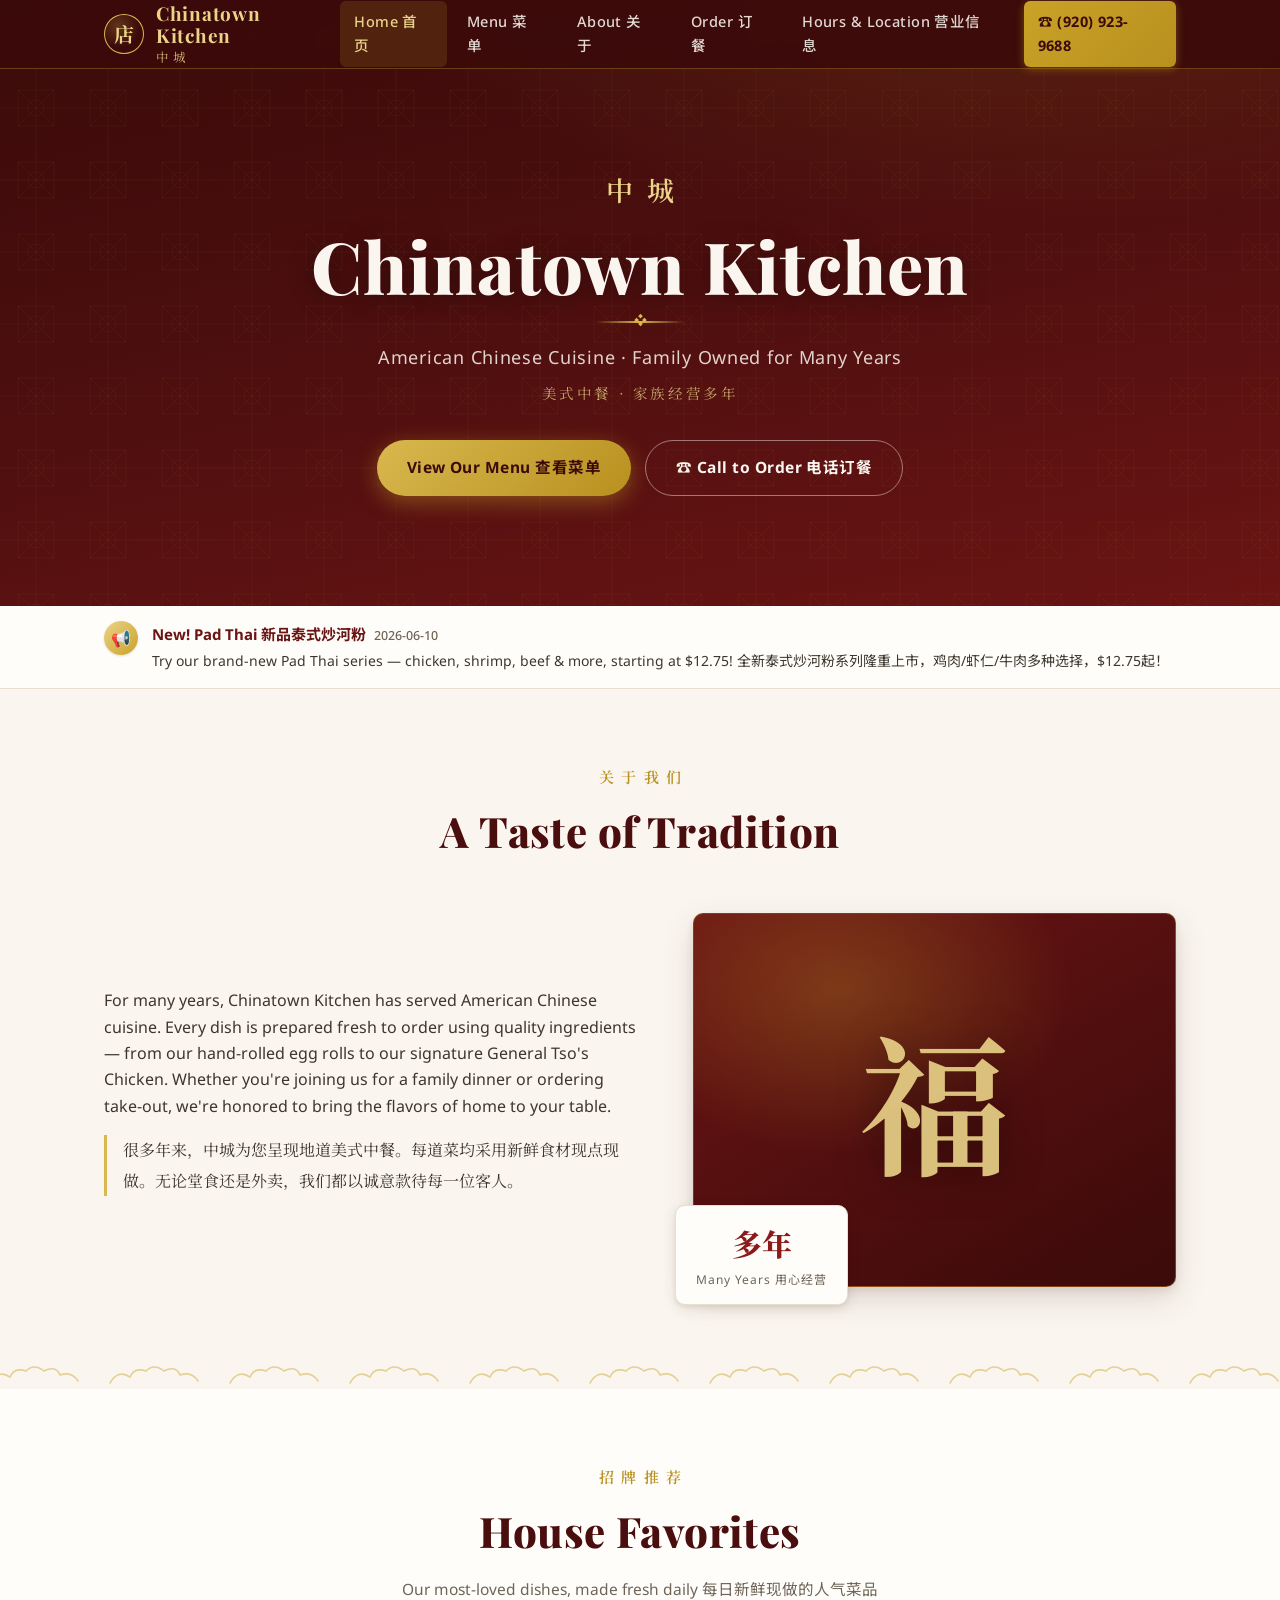
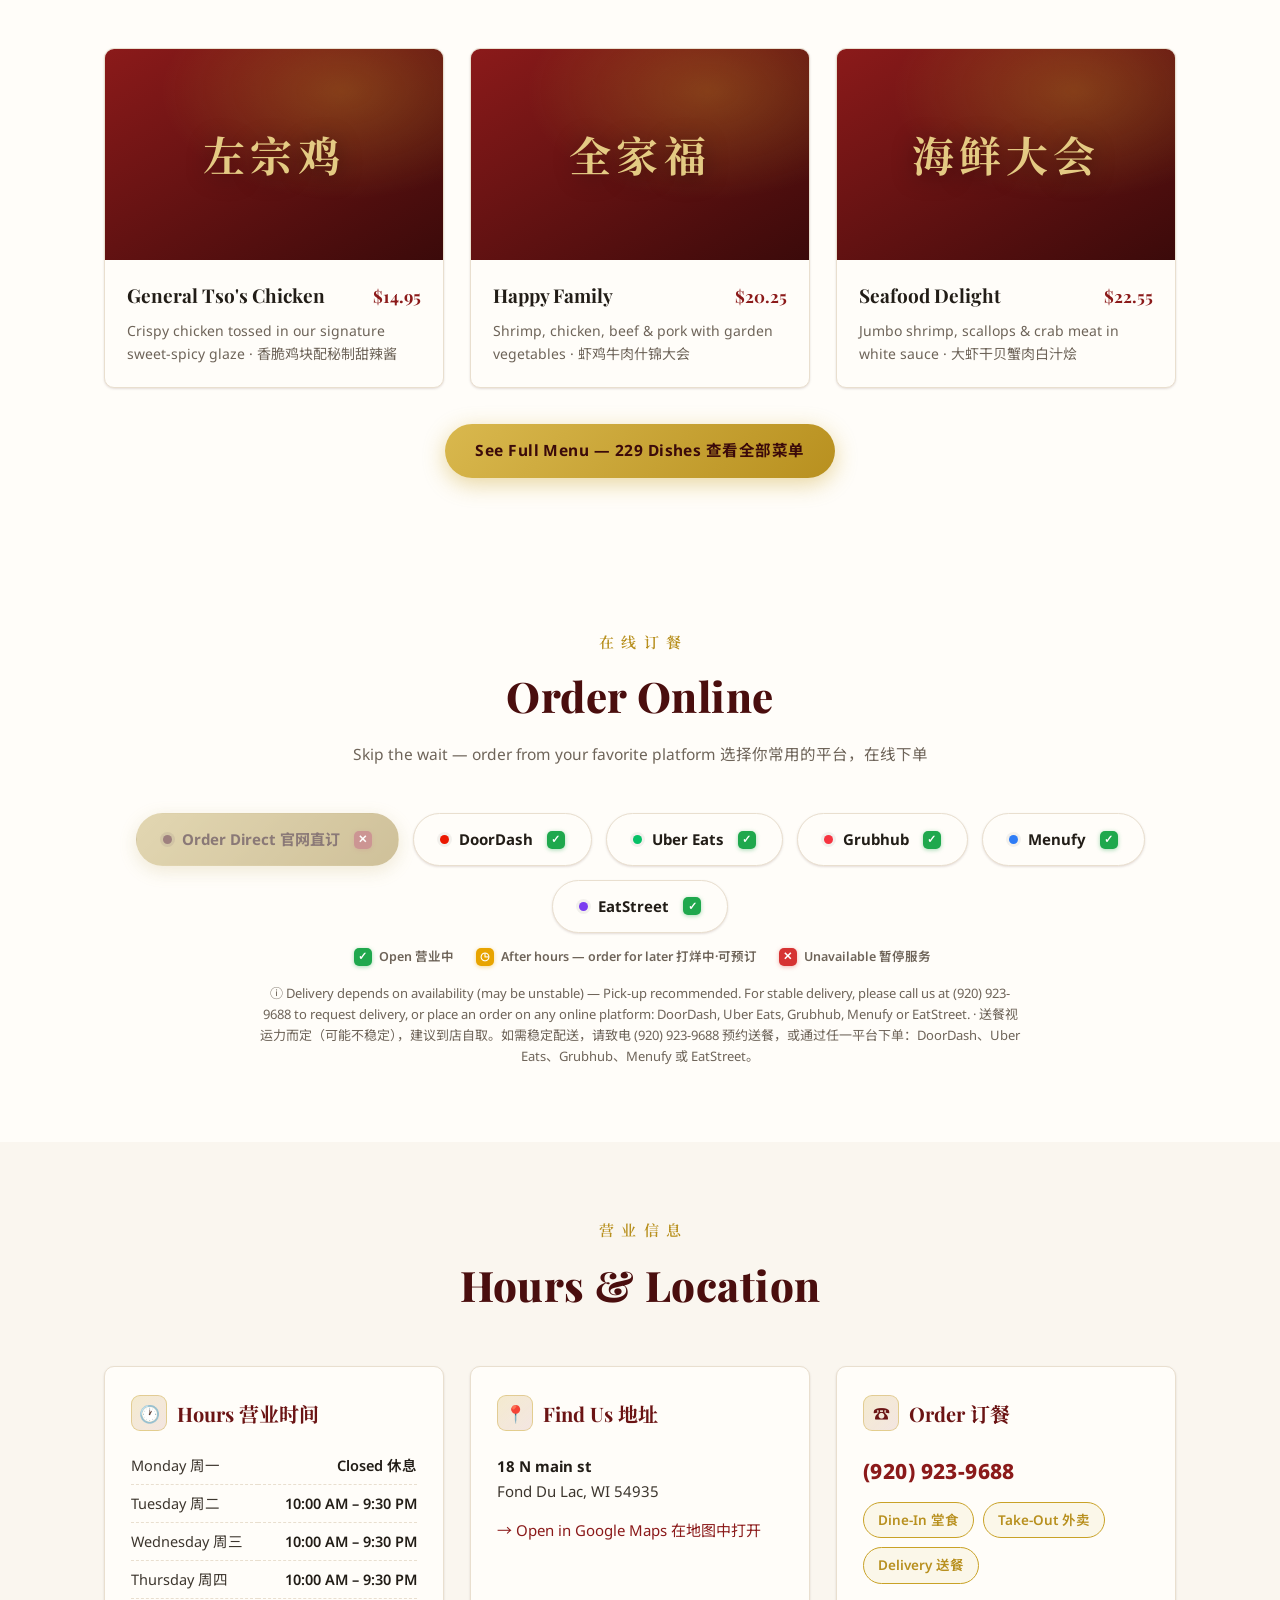
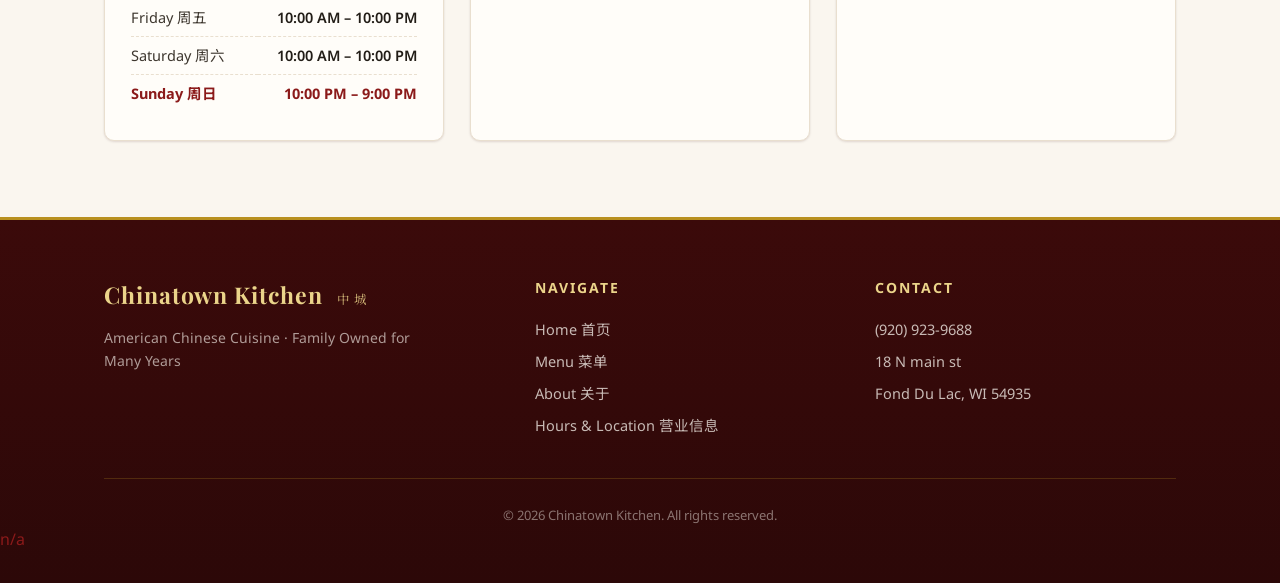
==== commit 359365e6: "update_10_59" ====
--- a/index.html
+++ b/index.html
@@ -7,7 +7,10 @@
 <meta name="description" content="Authentic Chinese cuisine. Dine-in, take-out & delivery.">
 <link rel="preconnect" href="https://fonts.googleapis.com">
 <link rel="preconnect" href="https://fonts.gstatic.com" crossorigin>
-<link href="https://fonts.googleapis.com/css2?family=Playfair+Display:wght@700;800&family=Noto+Sans:wght@400;500;600;700&family=Noto+Sans+SC:wght@400;500;700&family=Noto+Serif+SC:wght@600;700&display=swap" rel="stylesheet">
+<script>/* 字体异步加载：JS注入不阻塞渲染，且不含内联事件属性 */
+(function(){try{var l=document.createElement('link');l.rel='stylesheet';
+l.href='https://fonts.googleapis.com/css2?family=Playfair+Display:wght@700;800&family=Noto+Sans:wght@400;500;600;700&family=Noto+Sans+SC:wght@400;500;700&family=Noto+Serif+SC:wght@600;700&display=swap';document.head.appendChild(l);}catch(e){}})();</script>
+<noscript><link href="https://fonts.googleapis.com/css2?family=Playfair+Display:wght@700;800&family=Noto+Sans:wght@400;500;600;700&family=Noto+Sans+SC:wght@400;500;700&family=Noto+Serif+SC:wght@600;700&display=swap" rel="stylesheet"></noscript>
 <link rel="stylesheet" href="css/style.css">
 </head>
 <body data-page="home">
@@ -33,6 +36,8 @@
   </div>
 </header>
 
+<div class="countdown-banner" id="countdownBanner" style="display:none"></div>
+
 <section class="hero">
   <div class="hero-inner">
     <div class="hero-zh" data-config="NAME_ZH">饭店</div>
@@ -131,7 +136,7 @@
       <div class="section-kicker" data-config="INFO_KICKER">营业信息</div>
       <h2 class="section-title" data-config="INFO_TITLE">Hours &amp; Location</h2>
     </div>
-    <div class="info-grid">
+    <div id="hours" class="info-grid">
       <div class="info-card">
         <h3><span class="info-icon">🕐</span><span data-config="INFO_HOURS_TITLE">Hours 营业时间</span></h3>
         <table class="hours-table">
@@ -195,6 +200,8 @@
       © <span id="year"></span> <span data-config="NAME">Restaurant</span>. <span data-config="FOOTER_RIGHTS">All rights reserved.</span>
     </div>
   </div>
+
+    <a class="footer-email" data-config="EMAIL" data-config-attr="href:EMAIL" data-hide-when-empty></a>
 </footer>
 
 <script>document.getElementById('year').textContent = new Date().getFullYear();</script>
--- a/css/style.css
+++ b/css/style.css
@@ -32,7 +32,7 @@
 
 /* ── 基础重置 ─────────────────────────────────────────────────────────────── */
 *, *::before, *::after { box-sizing: border-box; margin: 0; padding: 0; }
-html { scroll-behavior: smooth; scroll-padding-top: 84px; }
+html { scroll-behavior: smooth; scroll-padding-top: calc(84px + var(--cd-h, 0px)); }
 body {
   font-family: var(--font-body);
   color: var(--ink-900);
@@ -337,7 +337,7 @@
 
 /* 分类粘性导航 */
 .cat-nav {
-  position: sticky; top: 68px; z-index: 50;
+  position: sticky; top: calc(68px + var(--cd-h, 0px)); z-index: 50;
   background: rgba(255,253,249,.95); backdrop-filter: blur(8px);
   border-bottom: 1px solid var(--line);
   overflow-x: auto; -webkit-overflow-scrolling: touch;
@@ -363,7 +363,7 @@
 
 /* 菜单主体 */
 .menu-wrap { max-width: var(--maxw); margin: 0 auto; padding: 40px 24px 90px; }
-.menu-category { margin-bottom: 54px; scroll-margin-top: 132px; }
+.menu-category { margin-bottom: 54px; scroll-margin-top: calc(132px + var(--cd-h, 0px)); }
 .mc-head { text-align: center; margin-bottom: 24px; }
 .mc-rule {
   height: 2px; max-width: 520px; margin: 0 auto 16px;
@@ -667,3 +667,40 @@
 }
 .legend-item { display: inline-flex; align-items: center; gap: 7px; }
 .order-status-legend-strip { flex-basis: 100%; margin-top: 6px; font-size: 11.5px; gap: 14px; }
+
+/* ══════════════════════════════════════════════════════════════════════════
+   开门/打烊倒计时横幅（COUNTDOWN_* 配置控制；平时隐藏）
+   ══════════════════════════════════════════════════════════════════════════ */
+.countdown-banner {
+  display: none;
+  /* 与导航栏同级：fixed钉在导航正下方，任何内容都盖不住（导航z=100，横幅z=95）*/
+  position: fixed; top: 68px; left: 0; right: 0; z-index: 95;
+  text-align: center; padding: 11px 20px;
+  font-size: 14.5px; font-weight: 800; letter-spacing: .02em;
+  box-shadow: 0 4px 14px rgba(59,10,10,.12);
+  animation: cdPulse 1.6s ease-in-out infinite alternate;
+}
+/* 横幅出现时页面内容整体下移相同高度（--cd-h由JS按实际横幅高度设置）*/
+body.cd-on { padding-top: var(--cd-h, 0px); }
+.countdown-banner.cd-closing {
+  background: linear-gradient(135deg, #FFF1CC, #FBE3A6);
+  color: var(--red-900); border-bottom: 2px solid #E8A400;
+}
+.countdown-banner.cd-closed {
+  background: linear-gradient(135deg, #F9E4E2, #F2CDC9);
+  color: #7A1F1A; border-bottom: 2px solid #C0392B;
+  animation: none;                       /* 常驻提示不需要呼吸动画 */
+}
+.countdown-banner.cd-opening {
+  background: linear-gradient(135deg, #E2F6E9, #CBEEDA);
+  color: #0E5F2D; border-bottom: 2px solid #1FA84D;
+}
+@keyframes cdPulse { from { filter: brightness(1); } to { filter: brightness(1.05); } }
+
+/* 打烊提示里的营业时间链接 */
+.countdown-banner .cd-link {
+  color: inherit; font-weight: 800;
+  text-decoration: underline; text-underline-offset: 3px;
+  white-space: nowrap;
+}
+.countdown-banner .cd-link:hover { opacity: .75; }
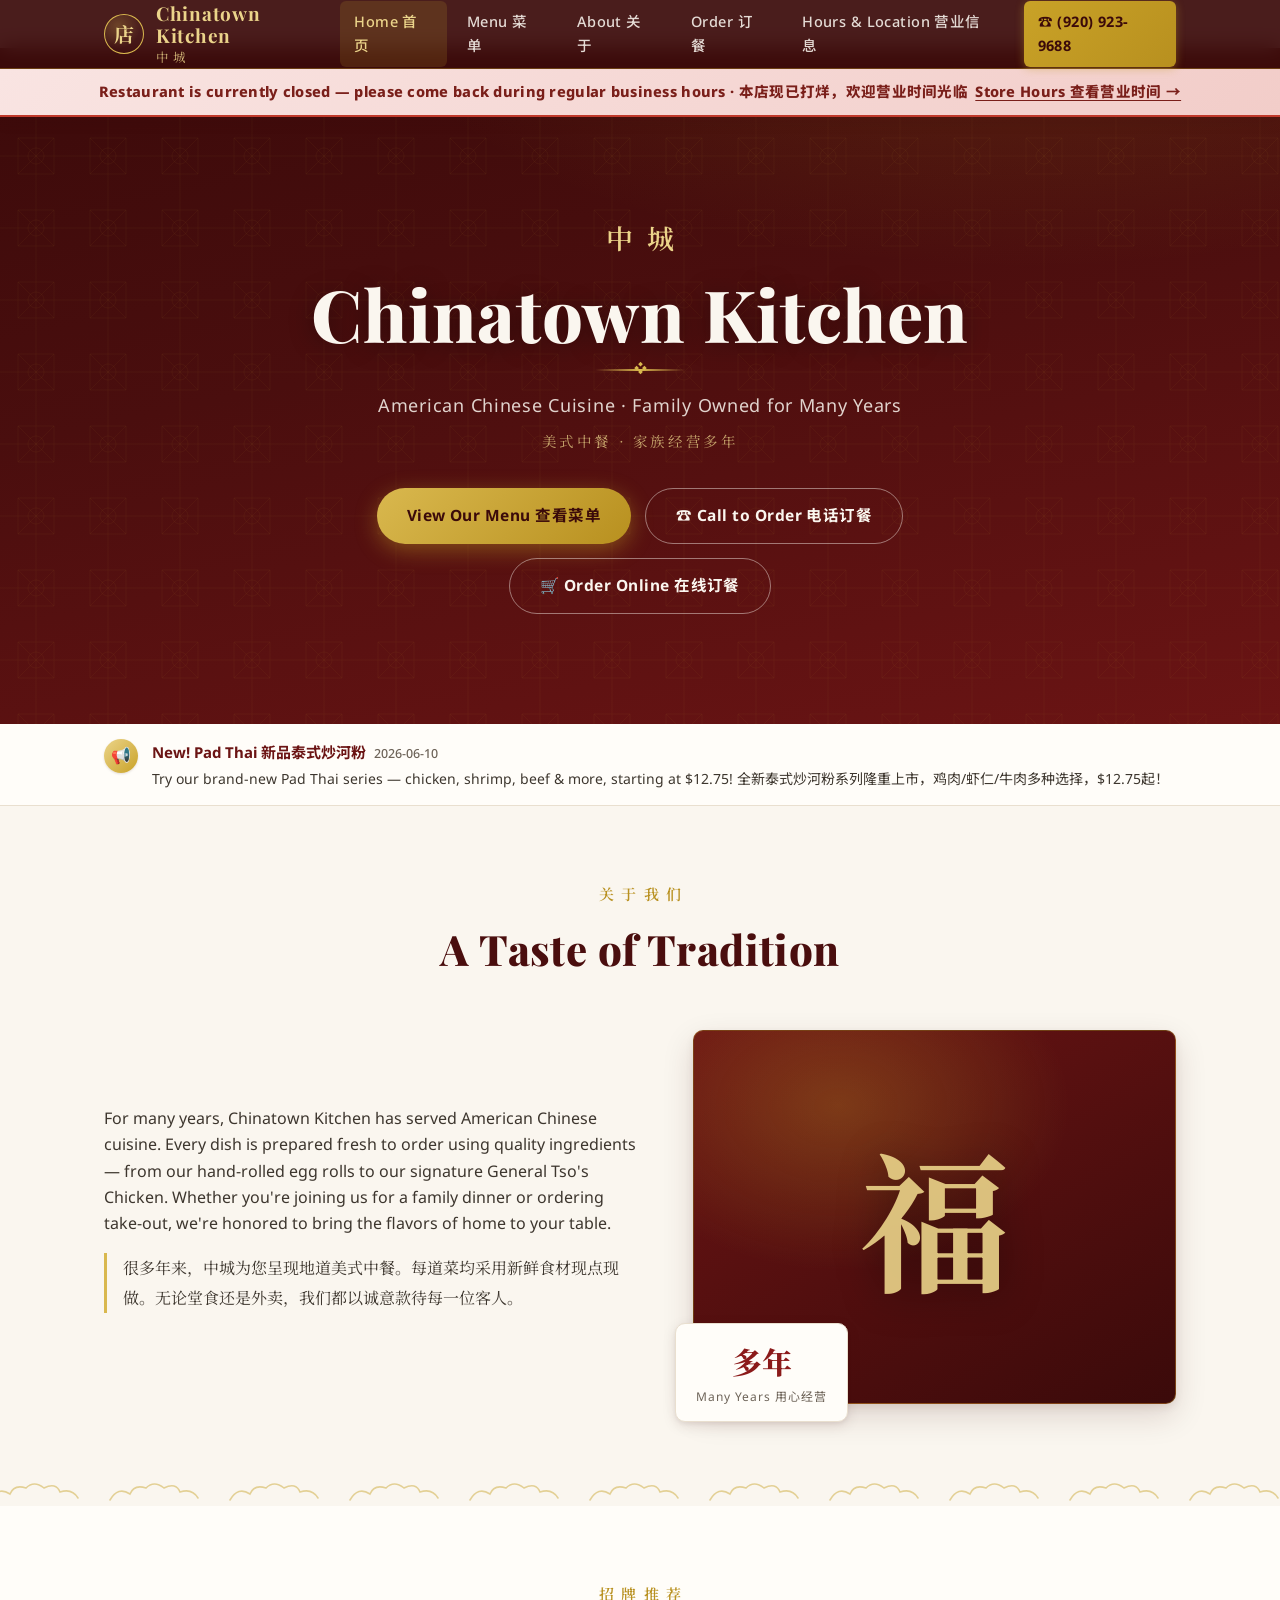
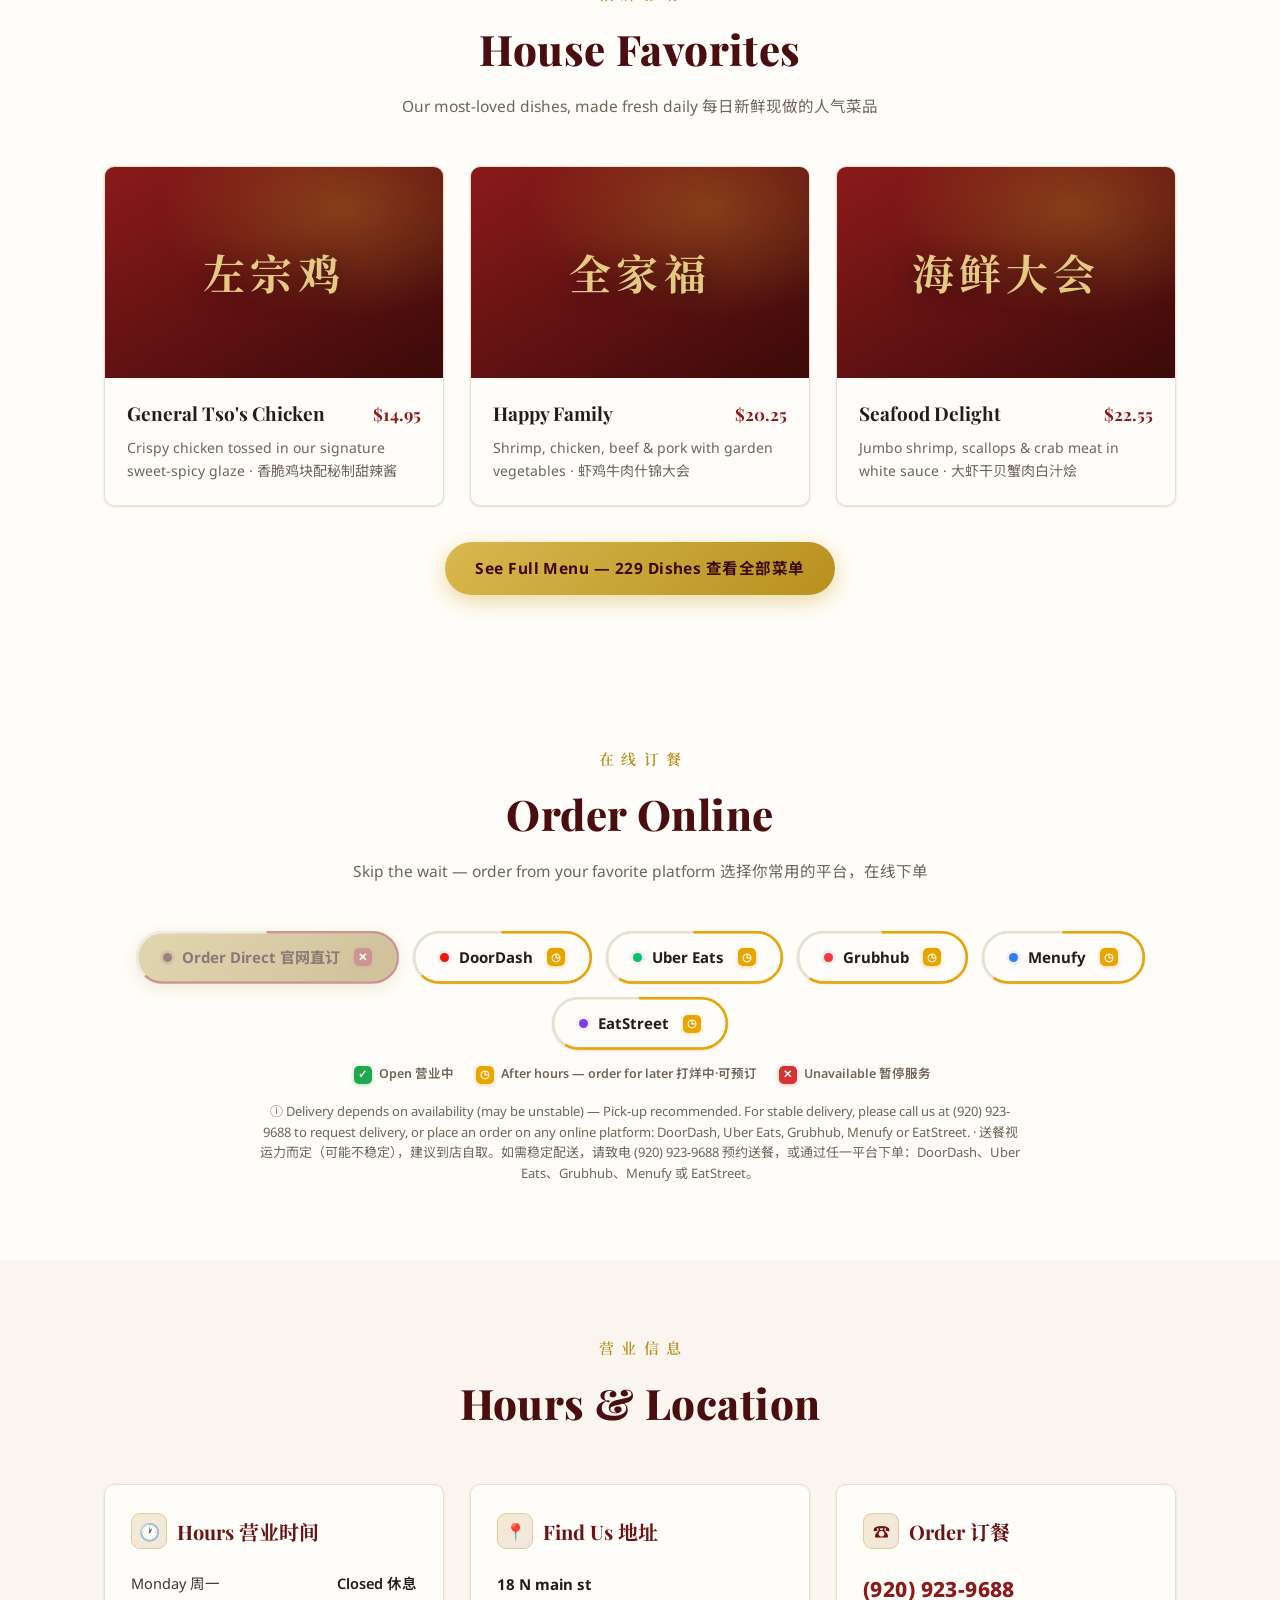
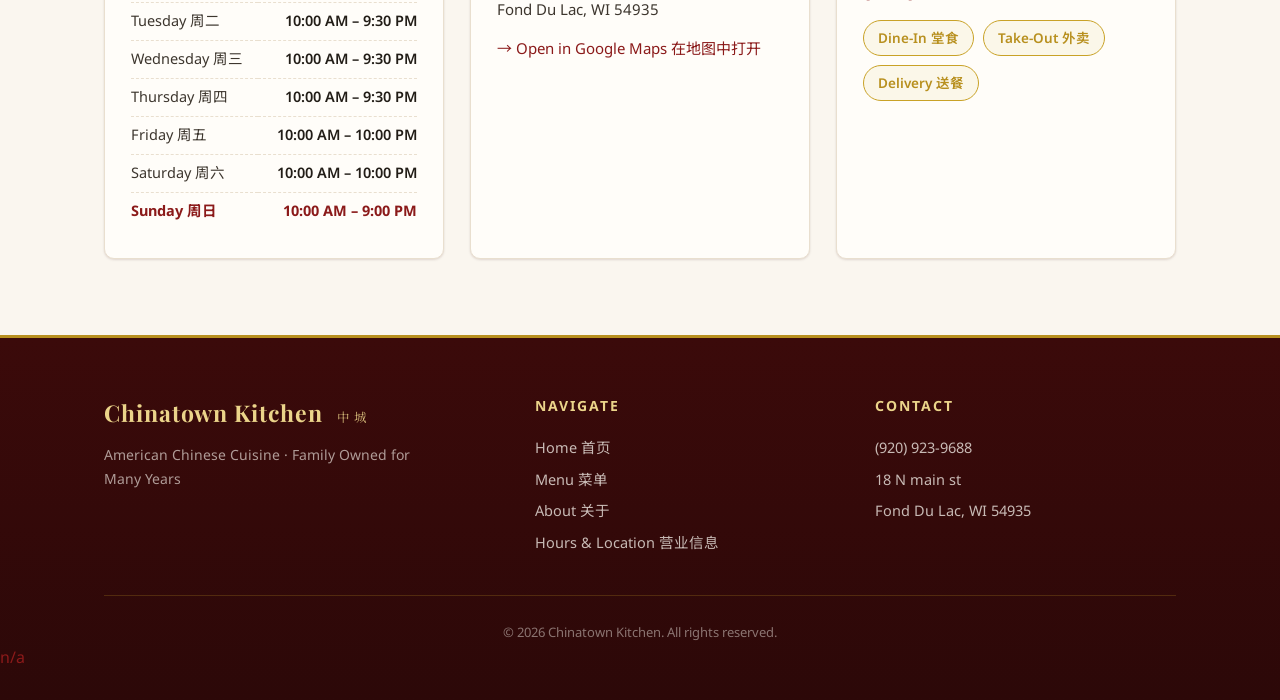
==== commit b4b2fc23: "update" ====
--- a/index.html
+++ b/index.html
@@ -48,6 +48,7 @@
     <div class="hero-actions">
       <a class="btn btn-gold" href="menu.html" data-config="HERO_BTN_MENU">View Our Menu 查看菜单</a>
       <a class="btn btn-ghost" href="#" data-config-attr="href:PHONE_LINK" data-config="HERO_BTN_CALL">☎ Call to Order 电话订餐</a>
+      <a class="btn btn-ghost order-cta" href="#order" data-config-attr="href:HERO_BTN_ORDER_LINK" data-config="HERO_BTN_ORDER">🛒 Order Online 在线订餐</a>
     </div>
   </div>
 </section>
--- a/css/style.css
+++ b/css/style.css
@@ -123,7 +123,7 @@
   text-align: center;
 }
 .hero::before {
-  content: ''; position: absolute; inset: 0; opacity: .5; pointer-events: none;
+  content: ''; position: absolute; top: 0; right: 0; bottom: 0; left: 0; opacity: .5; pointer-events: none;
   background-image: url("data:image/svg+xml,%3Csvg xmlns='http://www.w3.org/2000/svg' width='72' height='72' viewBox='0 0 72 72'%3E%3Cg fill='none' stroke='%23C9A227' stroke-opacity='0.10' stroke-width='1'%3E%3Cpath d='M0 36h72M36 0v72M18 18h36v36H18z'/%3E%3Ccircle cx='36' cy='36' r='8'/%3E%3Cpath d='M18 18 36 36M54 18 36 36M18 54 36 36M54 54 36 36'/%3E%3C/g%3E%3C/svg%3E");
 }
 .hero-inner { position: relative; max-width: 780px; margin: 0 auto; }
@@ -273,7 +273,7 @@
   color: rgba(235,212,138,.95); letter-spacing: .12em;
   text-shadow: 0 3px 24px rgba(0,0,0,.45);
 }
-.dish-visual img { position: absolute; inset: 0; width: 100%; height: 100%; object-fit: cover; }
+.dish-visual img { position: absolute; top: 0; right: 0; bottom: 0; left: 0; width: 100%; height: 100%; object-fit: cover; }
 .dish-body { padding: 20px 22px 22px; }
 .dish-name {
   font-family: var(--font-display); font-size: 19px; font-weight: 700; color: var(--ink-900);
@@ -467,7 +467,7 @@
    弹窗公告（由 data/popup.txt 控制开关和内容）
    ══════════════════════════════════════════════════════════════════════════ */
 .popup-overlay {
-  position: fixed; inset: 0; z-index: 300;
+  position: fixed; top: 0; right: 0; bottom: 0; left: 0; z-index: 300;
   background: rgba(34, 10, 10, .55);
   backdrop-filter: blur(4px);
   display: grid; place-items: center; padding: 24px;
@@ -704,3 +704,24 @@
   white-space: nowrap;
 }
 .countdown-banner .cd-link:hover { opacity: .75; }
+
+/* ── 分类限时供应（menu_data.txt 的 AVAILABLE: 指令）─────────────────────────
+   不在供应时段的分类：区块和顶部chip一并隐藏，由 js/menu.js 按时间自动加/去此类。
+   用 !important 确保优先于搜索逻辑写入的 inline display，二者互不干扰 */
+.cat-unavailable { display: none !important; }
+
+/* ── 订餐按钮进度环（js/site.js orderPhaseProgress + fitOrderRings）─────────
+   环沿整个白色药丸按钮的外轮廓走一圈：SVG绝对定位铺满按钮，几何尺寸由JS实测
+   贴合(按钮宽度随文字变化)；pathLength归一→进度按周长严格等比；描边盖在原
+   1.5px边框线上，零布局位移。充满=状态即将翻转(绿:即将截单 / 黄:即将开门) */
+.order-btn[data-ring] { position: relative; }
+.btn-ring {
+  position: absolute; left: 0; top: 0; width: 100%; height: 100%;
+  pointer-events: none; overflow: visible;               /* 精确偏移/尺寸由JS按边框盒填入 */
+}
+.btn-ring rect { fill: none; stroke-width: 2.5; }
+.btn-ring .btn-ring-track { stroke: var(--line); }       /* 轨道=边框色, 未走完部分即普通边框 */
+.btn-ring .btn-ring-fill  { stroke-linecap: round; }
+.btn-ring.ring-open   .btn-ring-fill { stroke: #1FA84D; }  /* = .status-open 徽章色 */
+.btn-ring.ring-future .btn-ring-fill { stroke: #E8A400; }  /* = .status-future 徽章色 */
+.btn-ring.ring-closed .btn-ring-fill { stroke: #D63333; }  /* = .status-closed 徽章色 */
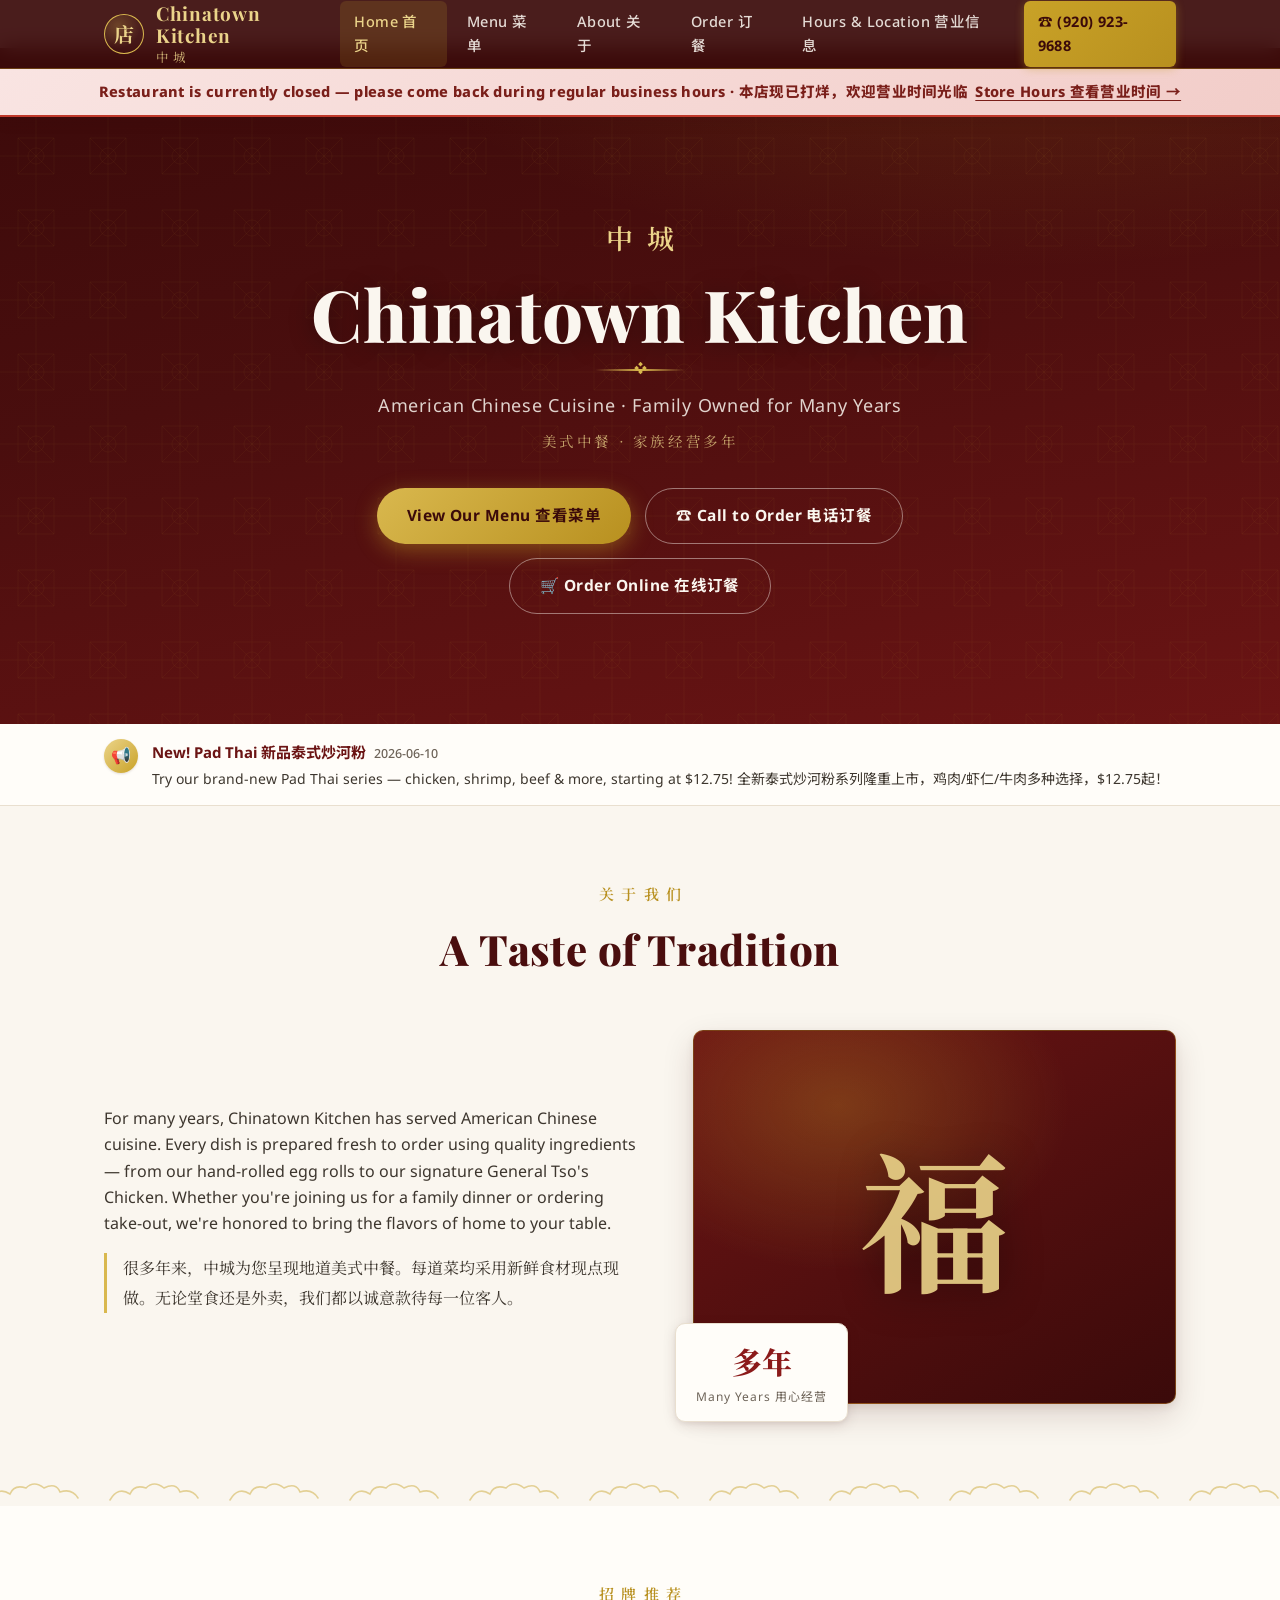
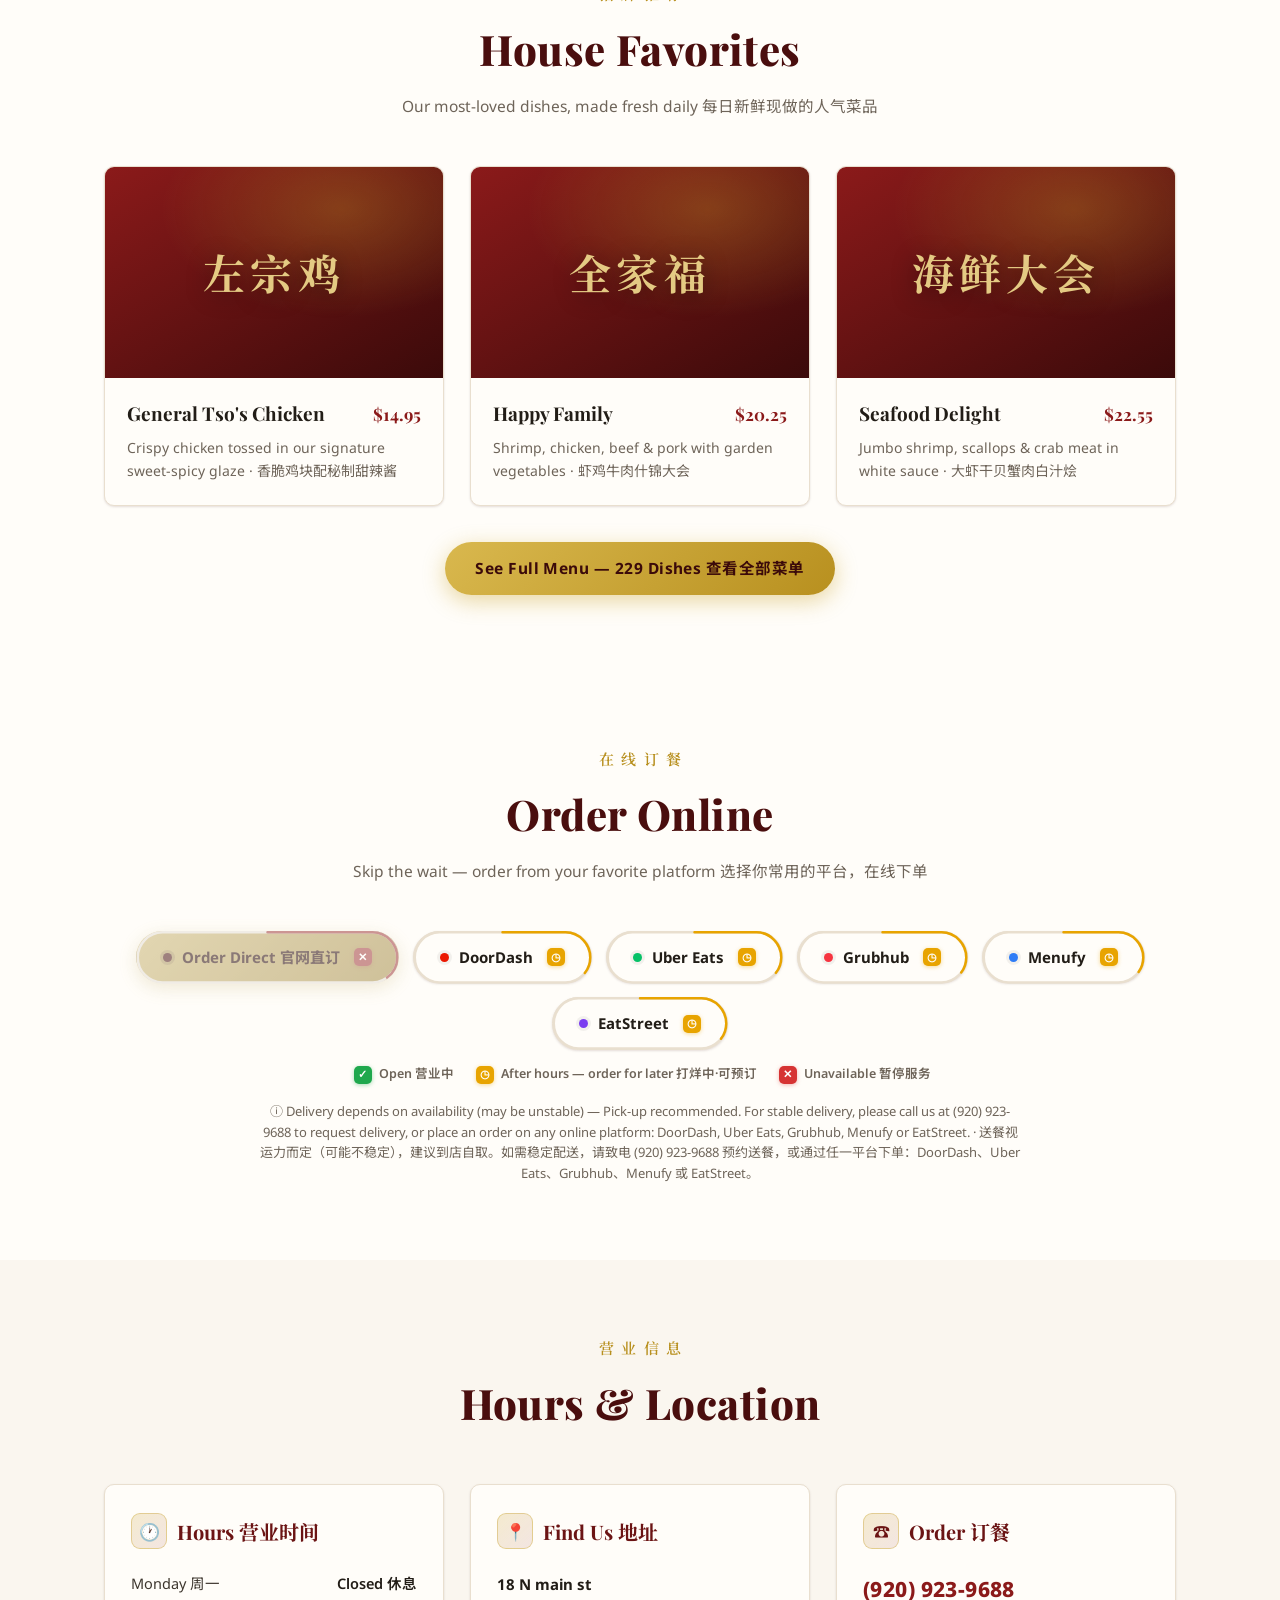
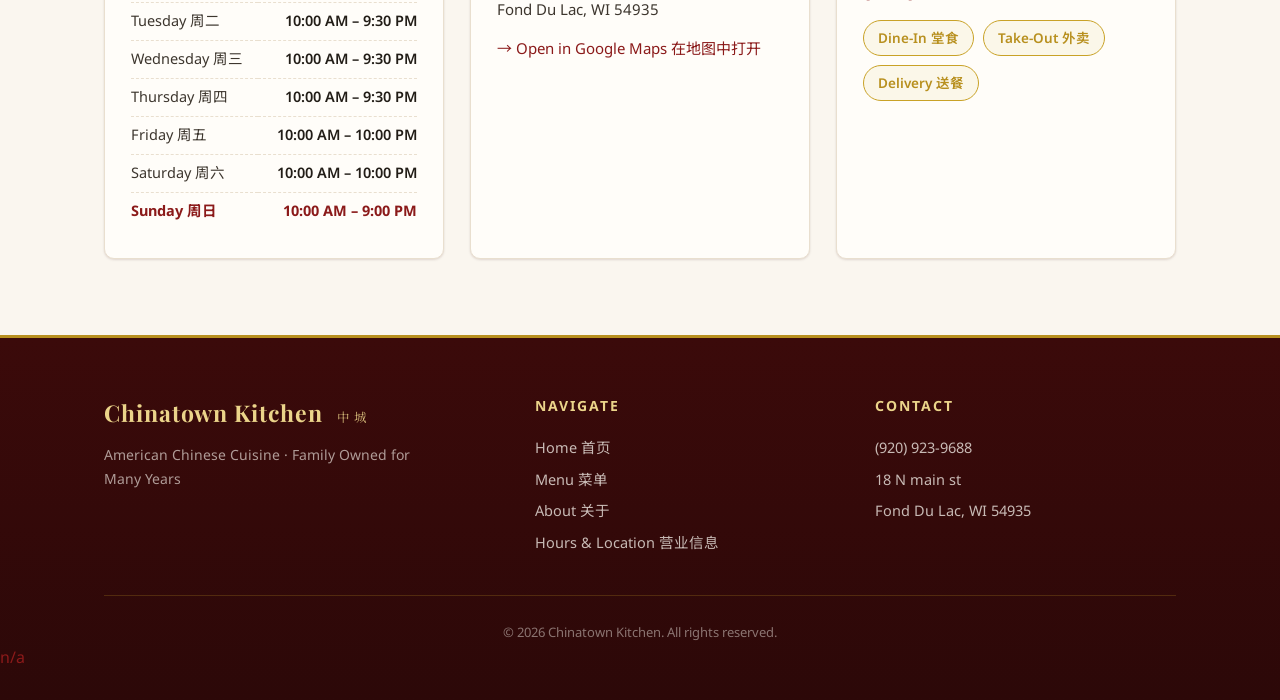
==== commit acc8878b: "update" ====
--- a/index.html
+++ b/index.html
@@ -37,6 +37,7 @@
 </header>
 
 <div class="countdown-banner" id="countdownBanner" style="display:none"></div>
+<div class="closure-notice" id="closureNotice" style="display:none"></div>
 
 <section class="hero">
   <div class="hero-inner">
--- a/css/style.css
+++ b/css/style.css
@@ -719,9 +719,24 @@
   position: absolute; left: 0; top: 0; width: 100%; height: 100%;
   pointer-events: none; overflow: visible;               /* 精确偏移/尺寸由JS按边框盒填入 */
 }
-.btn-ring rect { fill: none; stroke-width: 2.5; }
+.btn-ring path { fill: none; stroke-width: 2.5; }
 .btn-ring .btn-ring-track { stroke: var(--line); }       /* 轨道=边框色, 未走完部分即普通边框 */
 .btn-ring .btn-ring-fill  { stroke-linecap: round; }
 .btn-ring.ring-open   .btn-ring-fill { stroke: #1FA84D; }  /* = .status-open 徽章色 */
 .btn-ring.ring-future .btn-ring-fill { stroke: #E8A400; }  /* = .status-future 徽章色 */
 .btn-ring.ring-closed .btn-ring-fill { stroke: #D63333; }  /* = .status-closed 徽章色 */
+
+
+/* ── 歇业预告横幅（js/site.js renderNotice; 与倒计时横幅是两条独立横幅）────
+   倒计时横幅在上、预告在下, 由 layoutBanners 依次钉在导航下沿并共同让位。
+   琥珀金"公告"风格, 与红色打烊/绿色开门倒计时视觉明确区分 */
+.closure-notice {
+  display: none;
+  position: fixed; left: 0; right: 0; z-index: 94;   /* 倒计时z=95, 预告紧随其下 */
+  text-align: center; padding: 11px 20px;
+  font-size: 14.5px; font-weight: 800; letter-spacing: .02em;
+  background: linear-gradient(135deg, #FFF3D6, #F7E3AD);
+  color: #6B4E00; border-bottom: 2px solid #C9A227;
+  box-shadow: 0 4px 14px rgba(107, 78, 0, .14);
+}
+.closure-notice.nt-during { background: linear-gradient(135deg, #F7E3AD, #EFD07E); }
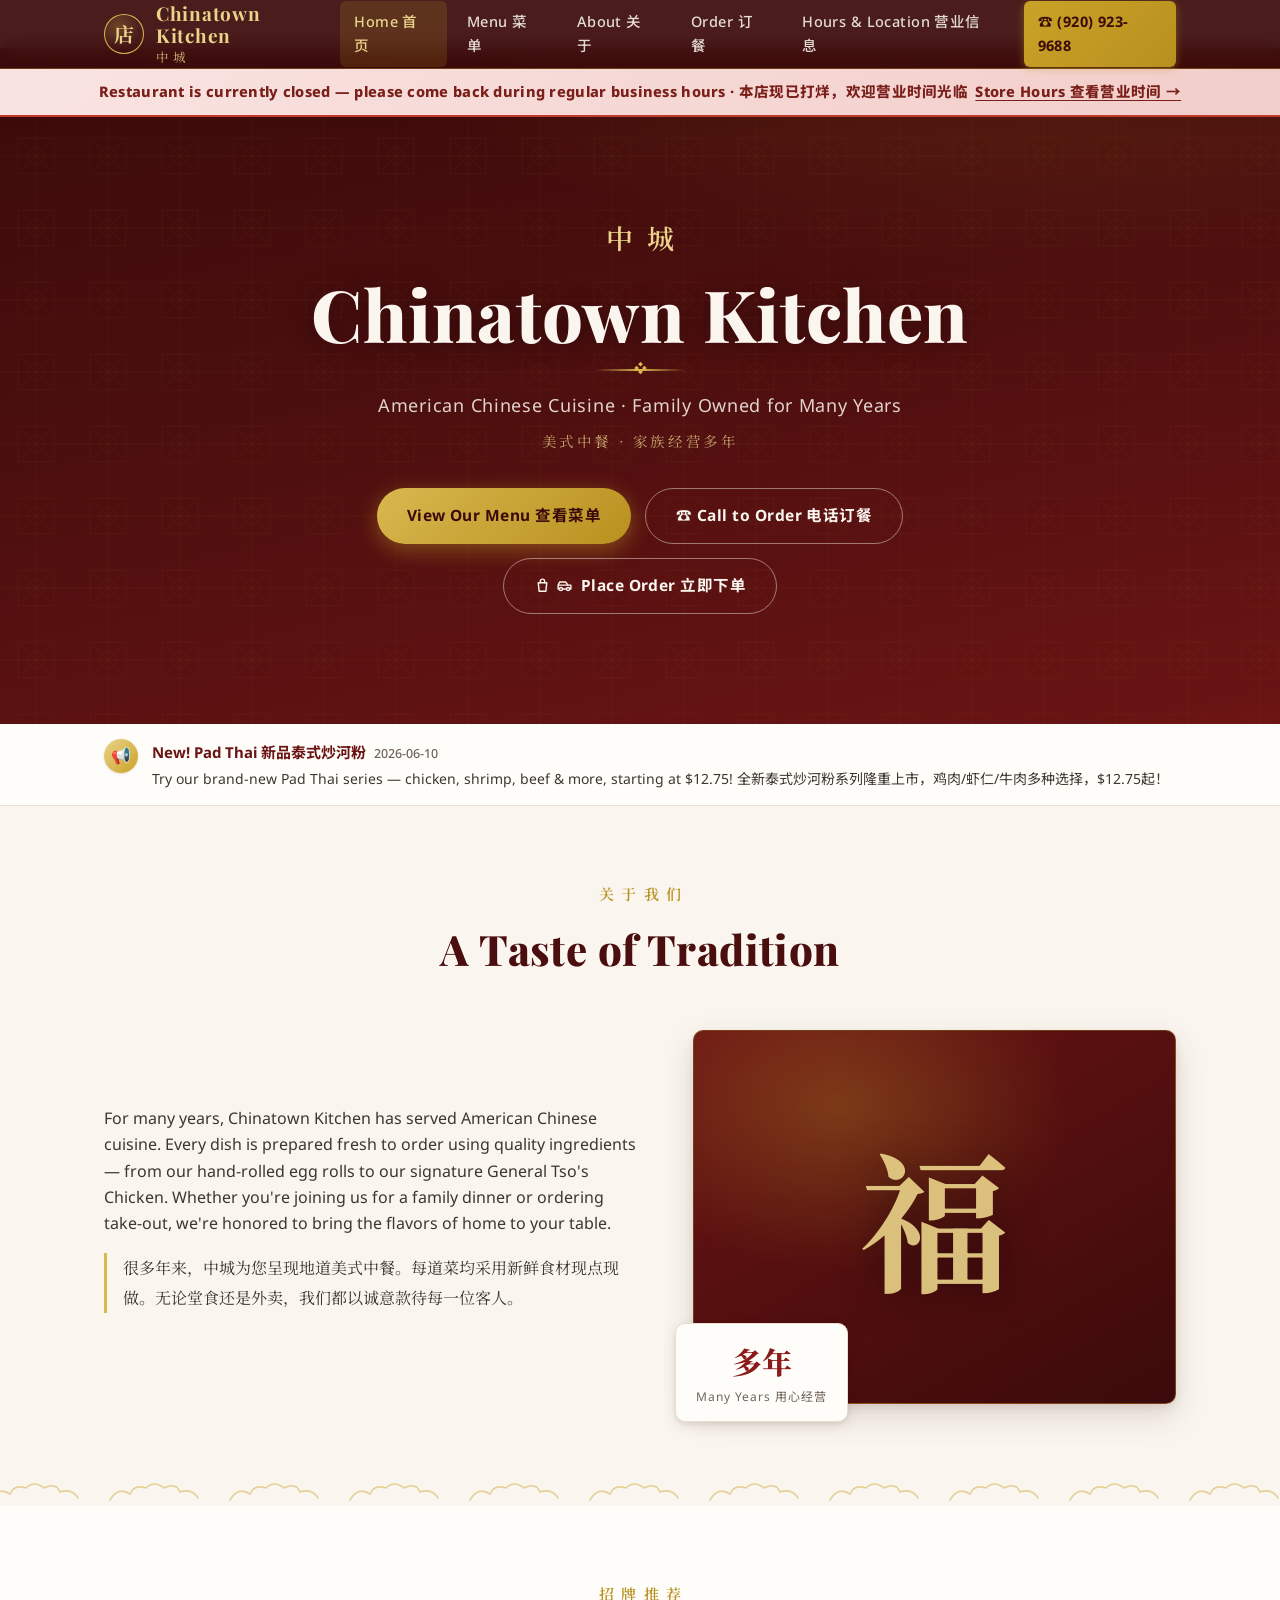
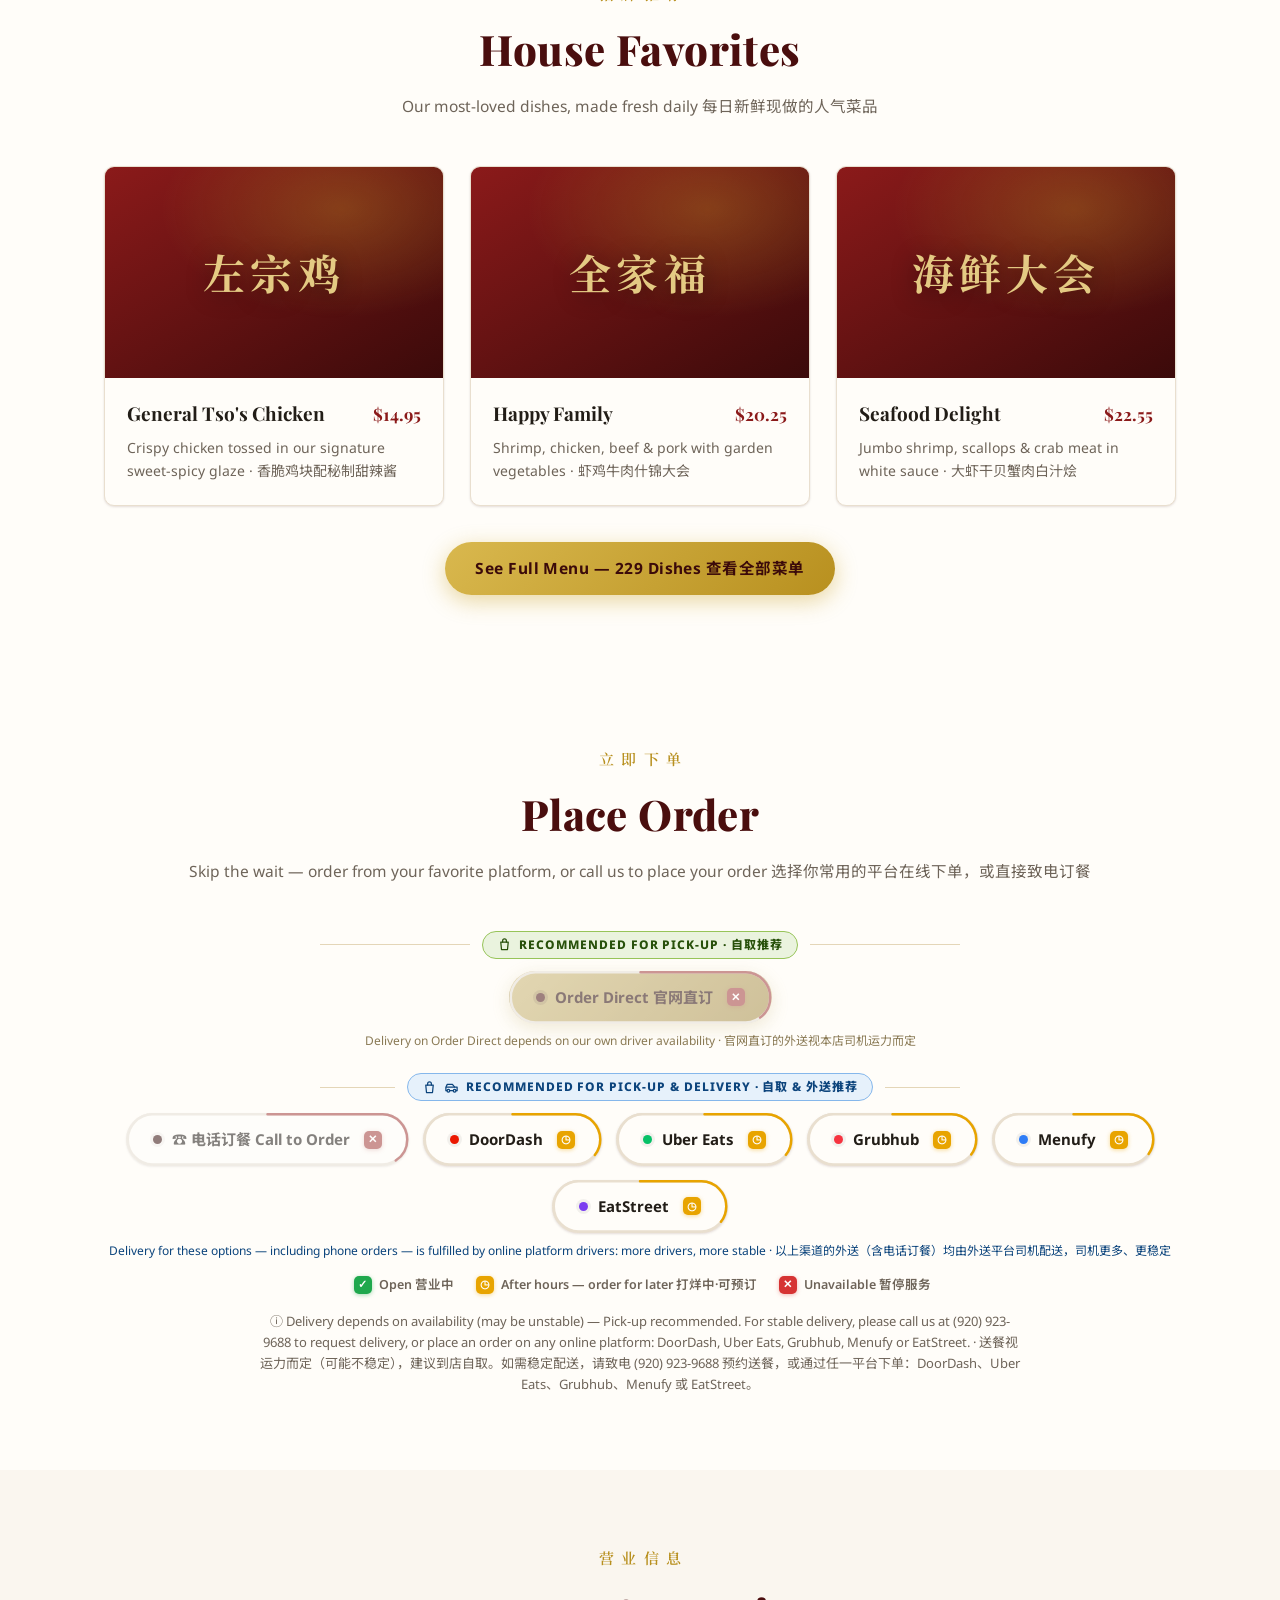
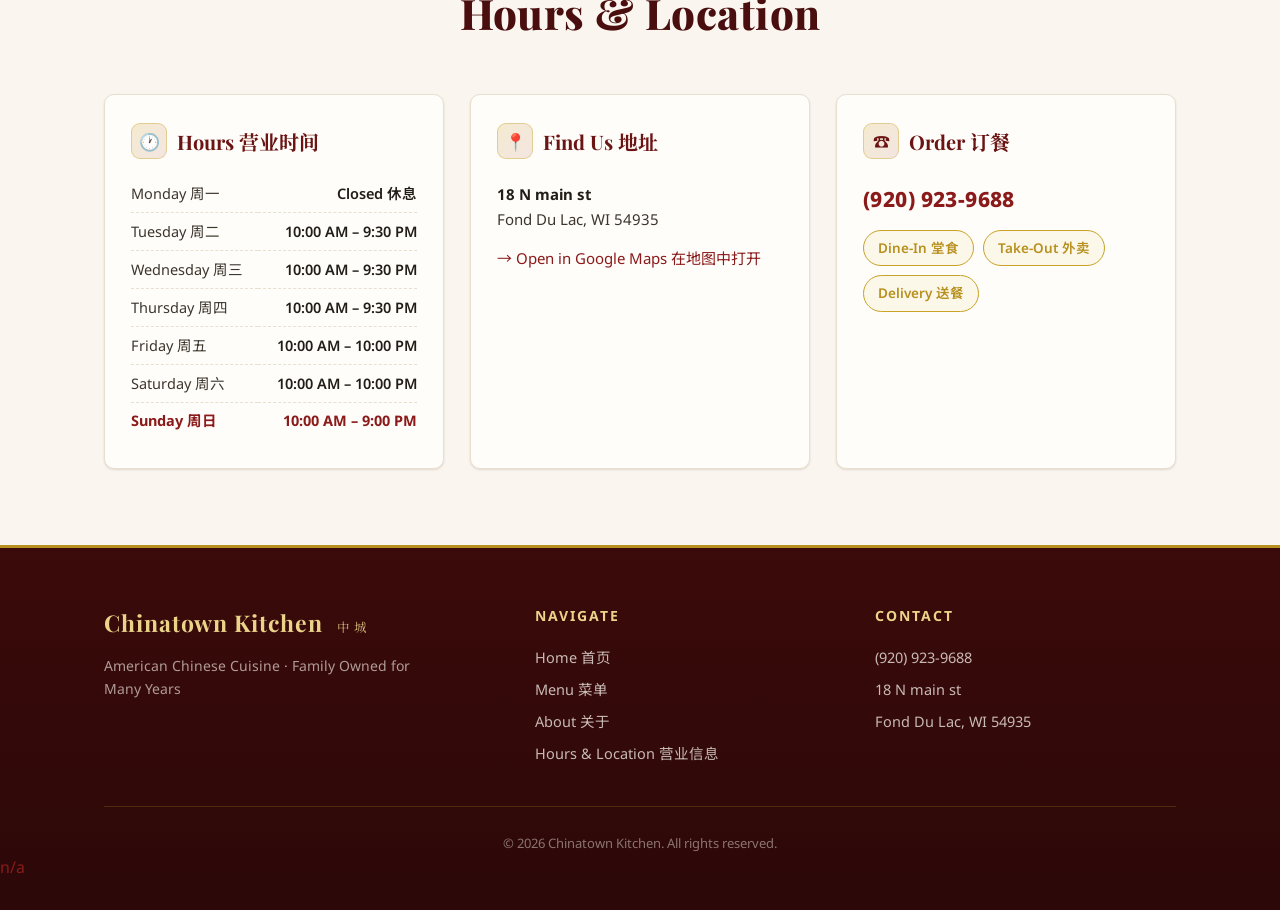
==== commit 6de21506: "update" ====
--- a/index.html
+++ b/index.html
@@ -49,7 +49,7 @@
     <div class="hero-actions">
       <a class="btn btn-gold" href="menu.html" data-config="HERO_BTN_MENU">View Our Menu 查看菜单</a>
       <a class="btn btn-ghost" href="#" data-config-attr="href:PHONE_LINK" data-config="HERO_BTN_CALL">☎ Call to Order 电话订餐</a>
-      <a class="btn btn-ghost order-cta" href="#order" data-config-attr="href:HERO_BTN_ORDER_LINK" data-config="HERO_BTN_ORDER">🛒 Order Online 在线订餐</a>
+      <a class="btn btn-ghost order-cta" href="#order" data-config-attr="href:HERO_BTN_ORDER_LINK"><svg viewBox="0 0 24 24" width="17" height="17" fill="none" stroke="currentColor" stroke-width="2" stroke-linecap="round" stroke-linejoin="round" aria-hidden="true"><path d="M6 8h12l-1.2 12H7.2L6 8z"/><path d="M9 8V6a3 3 0 0 1 6 0v2"/></svg><svg viewBox="0 0 24 24" width="17" height="17" fill="none" stroke="currentColor" stroke-width="2" stroke-linecap="round" stroke-linejoin="round" aria-hidden="true"><circle cx="7" cy="17" r="2.2"/><circle cx="17" cy="17" r="2.2"/><path d="M4.8 17H3v-5.5L5.2 7h8.3l3.6 4.5H21V17h-1.8"/><path d="M9.2 17h5.6"/><path d="M4 11.5h12.5"/></svg><span data-config="HERO_BTN_ORDER">Place Order 立即下单</span></a>
     </div>
   </div>
 </section>
--- a/css/style.css
+++ b/css/style.css
@@ -740,3 +740,35 @@
   box-shadow: 0 4px 14px rgba(107, 78, 0, .14);
 }
 .closure-notice.nt-during { background: linear-gradient(135deg, #F7E3AD, #EFD07E); }
+
+
+/* ── 分组订餐区（js/site.js buildGroupedOrderHtml）──────────────────────────
+   容器加 --grouped 修饰类后改纵向堆叠(原 .order-platforms 的flex规则保持不动,
+   供回退); 组内按钮行自管横排换行。标签: 绿=自取推荐, 蓝=自取&外送推荐 */
+.order-platforms--grouped { display: block; }
+.order-group-label {
+  display: flex; align-items: center; gap: 12px;
+  max-width: 640px; margin: 0 auto 12px;
+}
+.order-group-label::before, .order-group-label::after {
+  content: ""; flex: 1; height: 1px; background: #E4D6B8;
+}
+.order-group-pill {
+  display: inline-flex; align-items: center; gap: 7px;
+  font-size: 12px; letter-spacing: .08em; font-weight: 800;
+  border-radius: 999px; padding: 4px 14px;
+  text-align: center; line-height: 1.5;          /* 窄屏可折行, 不横向溢出 */
+}
+.order-group-pill svg { flex: none; }
+.og-pick { color: #27500A; background: #EAF3DE; border: 1px solid #97C459; }
+.og-both { color: #0C447C; background: #E6F1FB; border: 1px solid #85B7EB; }
+.order-group-row {
+  display: flex; flex-wrap: wrap; gap: 14px; justify-content: center;
+  margin: 0 0 6px;
+}
+.order-group-note { text-align: center; font-size: 12px; margin: 8px 0 22px; }
+.order-group-note.og-n1 { color: #8A7A55; }
+.order-group-note.og-n2 { color: #0C447C; margin-bottom: 6px; }
+/* 首页 Place Order 按钮里的袋/车小图标 */
+.order-cta svg { flex: none; }
+.order-cta svg + svg { margin-left: -3px; }
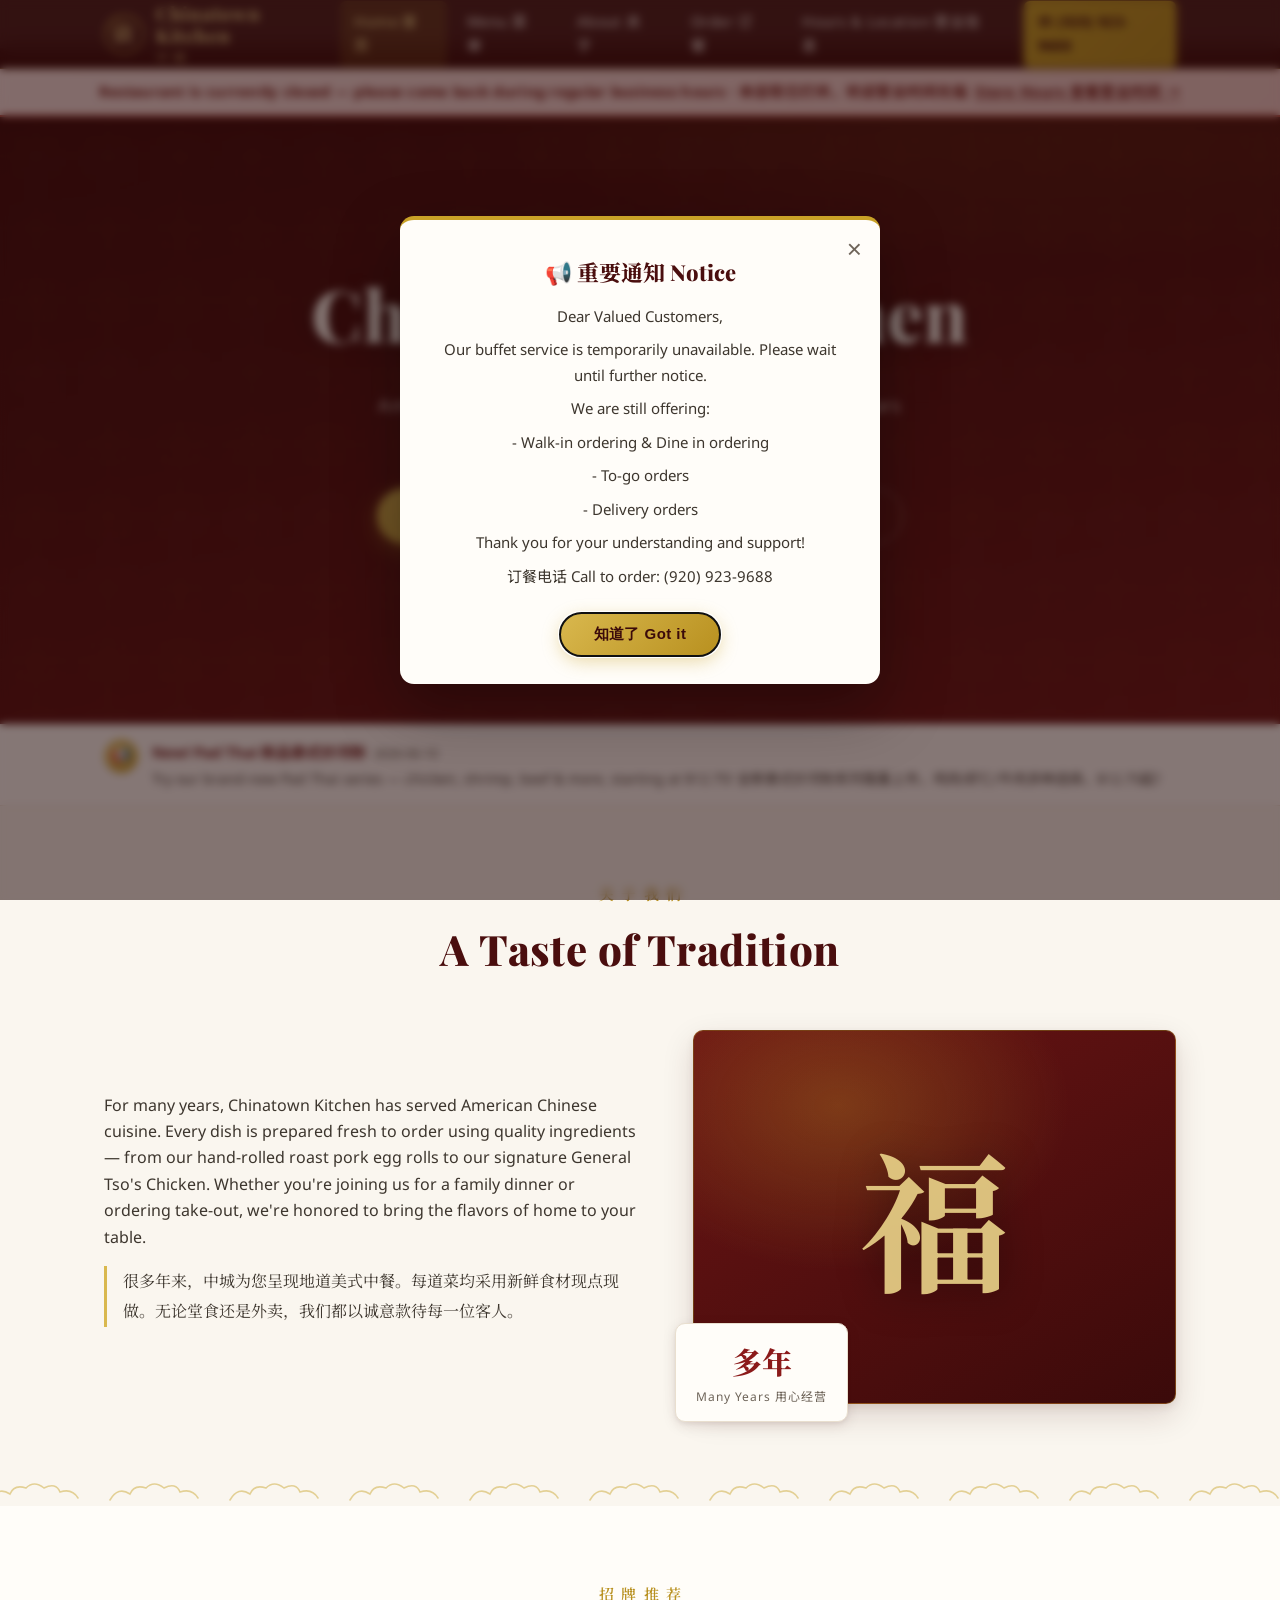
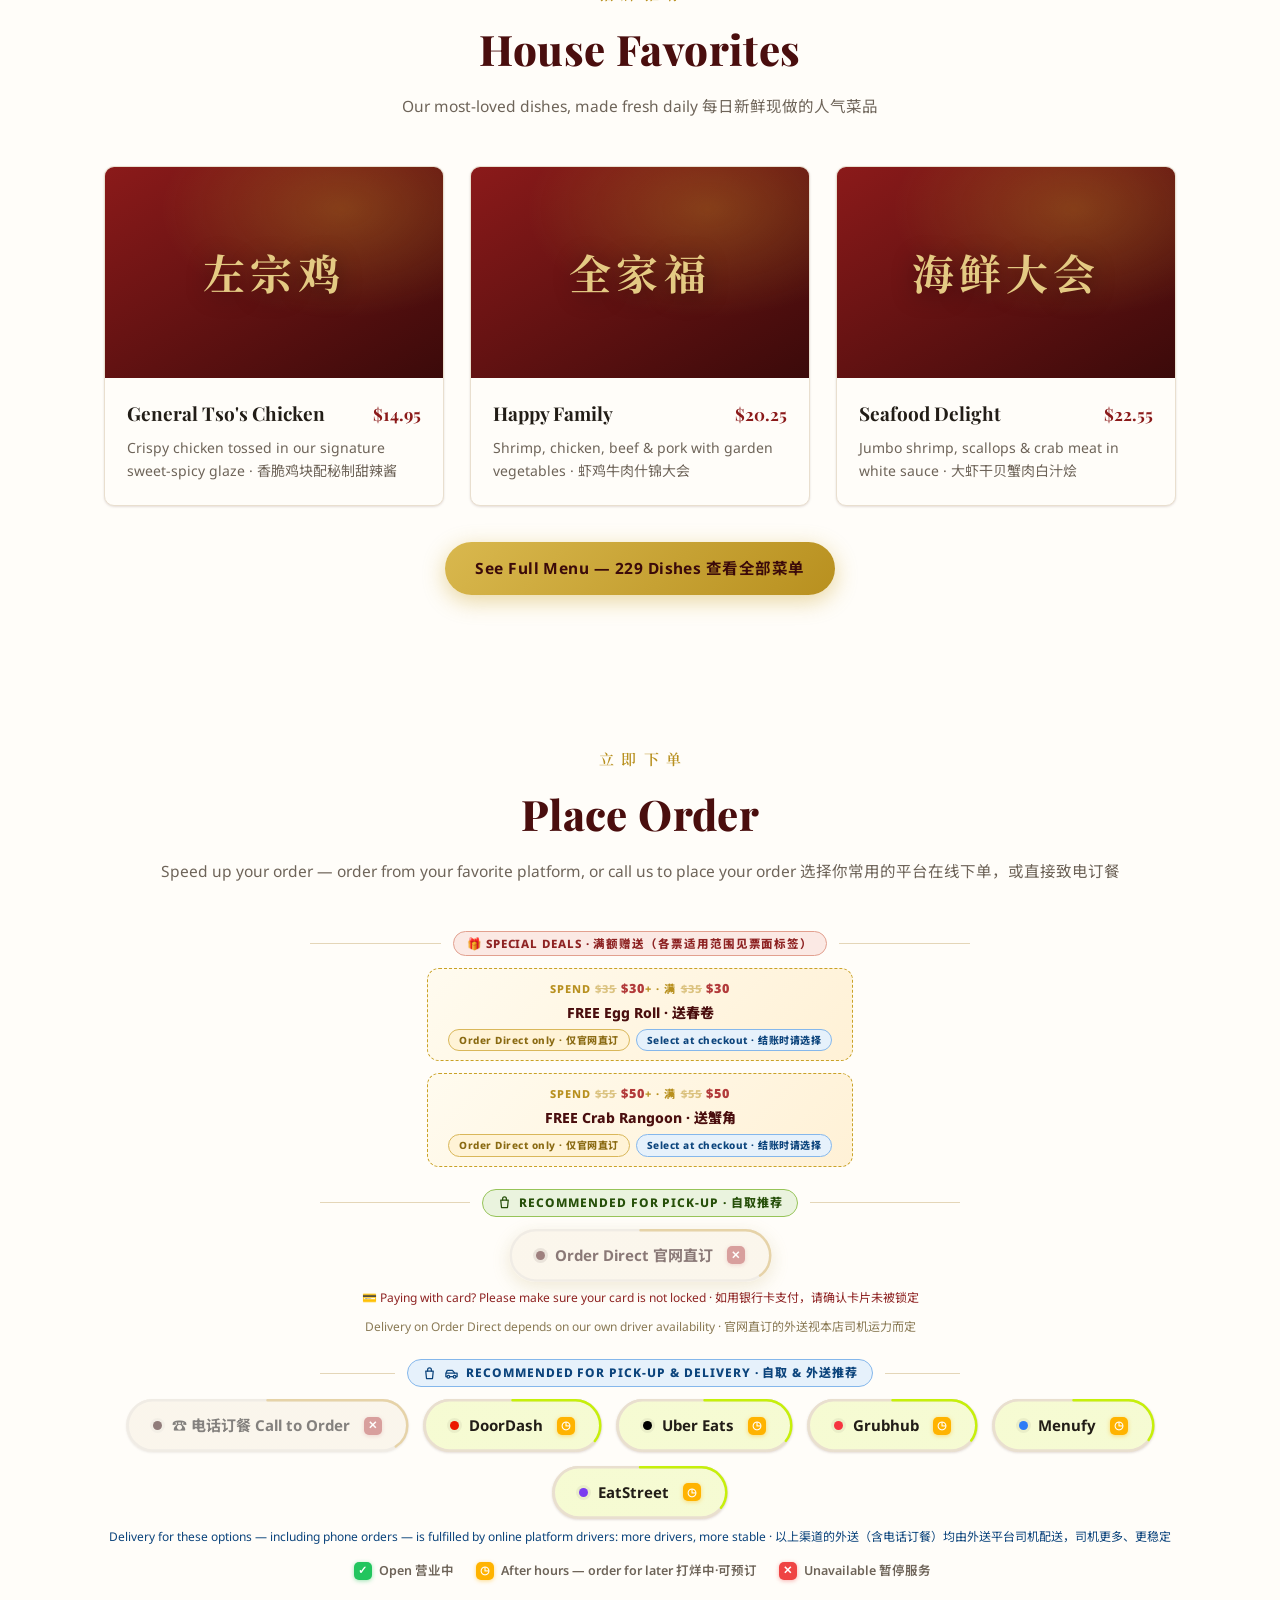
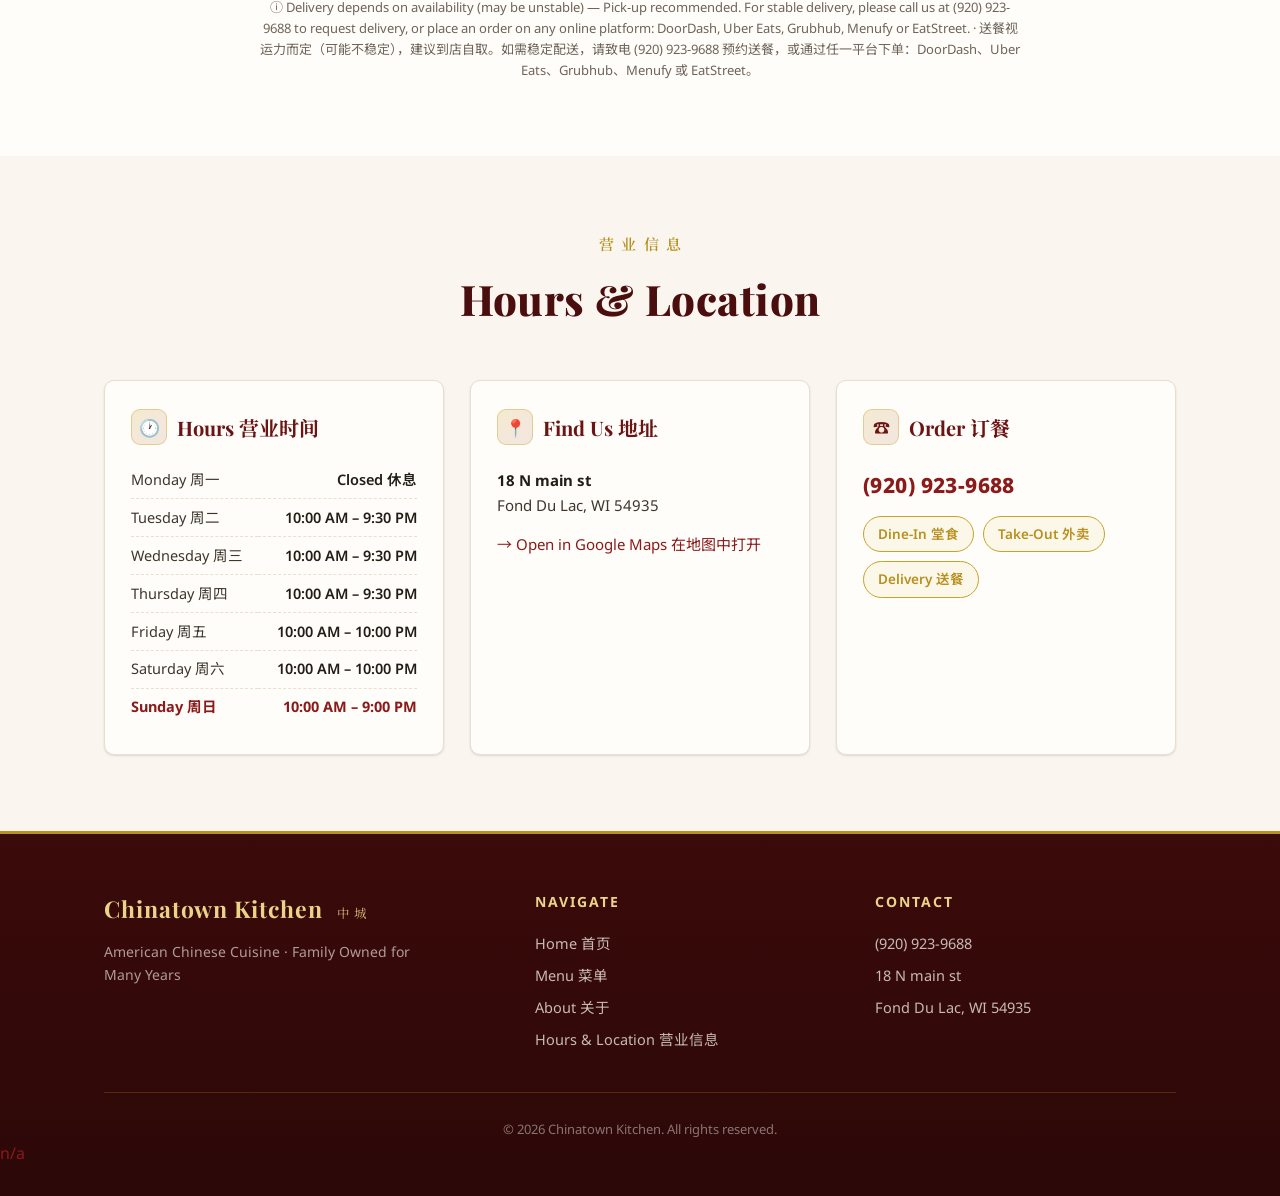
==== commit a1ee9a61: "update" ====
--- a/index.html
+++ b/index.html
@@ -124,7 +124,7 @@
     <div class="section-head">
       <div class="section-kicker" data-config="ORDER_KICKER">在线订餐</div>
       <h2 class="section-title" data-config="ORDER_TITLE">Order Online</h2>
-      <p class="section-sub" data-config="ORDER_SUB">Skip the wait — order from your favorite platform 选择你常用的平台，在线下单</p>
+      <p class="section-sub" data-config="ORDER_SUB">Speed up your order — order from your favorite platform 选择你常用的平台，在线下单</p>
     </div>
     <div class="order-platforms"></div>
     <div class="order-status-legend"></div>
--- a/css/style.css
+++ b/css/style.css
@@ -644,12 +644,12 @@
   font-size: 11px; font-weight: 900; line-height: 1; color: #fff;
   font-family: -apple-system, 'Segoe UI', sans-serif;
 }
-.status-open   { background: #1FA84D; box-shadow: 0 1px 4px rgba(31,168,77,.4);  animation: statusPulse 2.2s ease-in-out infinite; }
-.status-future { background: #E8A400; box-shadow: 0 1px 4px rgba(232,164,0,.4); }
-.status-closed { background: #D63333; box-shadow: 0 1px 4px rgba(214,51,51,.35); }
+.status-open   { background: #22C55E; box-shadow: 0 1px 4px rgba(34,197,94,.45);  animation: statusPulse 2.2s ease-in-out infinite; }
+.status-future { background: #FFB300; box-shadow: 0 1px 4px rgba(255,179,0,.45); }
+.status-closed { background: #EF4444; box-shadow: 0 1px 4px rgba(239,68,68,.4); }
 @keyframes statusPulse {
-  0%, 100% { box-shadow: 0 1px 4px rgba(31,168,77,.4); }
-  50%      { box-shadow: 0 1px 8px rgba(31,168,77,.65); }
+  0%, 100% { box-shadow: 0 1px 4px rgba(34,197,94,.45); }
+  50%      { box-shadow: 0 1px 8px rgba(34,197,94,.7); }
 }
 
 /* 红灯禁用态：变灰、不可点击 */
@@ -722,9 +722,9 @@
 .btn-ring path { fill: none; stroke-width: 2.5; }
 .btn-ring .btn-ring-track { stroke: var(--line); }       /* 轨道=边框色, 未走完部分即普通边框 */
 .btn-ring .btn-ring-fill  { stroke-linecap: round; }
-.btn-ring.ring-open   .btn-ring-fill { stroke: #1FA84D; }  /* = .status-open 徽章色 */
-.btn-ring.ring-future .btn-ring-fill { stroke: #E8A400; }  /* = .status-future 徽章色 */
-.btn-ring.ring-closed .btn-ring-fill { stroke: #D63333; }  /* = .status-closed 徽章色 */
+.btn-ring.ring-open   .btn-ring-fill { stroke: #22C55E; }  /* = .status-open 状态色 */
+.btn-ring.ring-future .btn-ring-fill { stroke: #FFB300; }  /* = .status-future 状态色 */
+.btn-ring.ring-closed .btn-ring-fill { stroke: #EF4444; }  /* = .status-closed 状态色 */
 
 
 /* ── 歇业预告横幅（js/site.js renderNotice; 与倒计时横幅是两条独立横幅）────
@@ -772,3 +772,45 @@
 /* 首页 Place Order 按钮里的袋/车小图标 */
 .order-cta svg { flex: none; }
 .order-cta svg + svg { margin-left: -3px; }
+
+
+/* 午市结束倒计时 / 晚市提示（countdown lunchend/dinner 模式）*/
+.countdown-banner.cd-lunchend {
+  background: linear-gradient(135deg, #FFF3D6, #F2D289);
+  color: #6B4E00; border-bottom: 2px solid #E8A400;
+}
+.countdown-banner.cd-dinner {
+  background: linear-gradient(135deg, #FBF3E2, #EFE0BC);
+  color: #4A3A10; border-bottom: 2px solid #C9A227;
+  animation: none;                                /* 晚市提示是静态信息, 不呼吸 */
+}
+
+
+/* ── 满额赠送票根（js/site.js buildDealsHtml; 全配置驱动, 无活动整块消失）── */
+.deal-label { display: flex; align-items: center; gap: 12px; max-width: 660px; margin: 0 auto 12px; }
+.deal-label::before, .deal-label::after { content: ""; flex: 1; height: 1px; background: #E4D6B8; }
+.deal-pill {
+  display: inline-flex; align-items: center; gap: 6px;
+  font-size: 11.5px; letter-spacing: .08em; font-weight: 800;
+  border-radius: 999px; padding: 3px 13px;
+  color: #8E2323; background: #FBE9E4; border: 1px solid #E2A08F;
+  text-align: center; line-height: 1.5;
+}
+.deal-strip { display: flex; flex-wrap: wrap; gap: 12px; justify-content: center; margin: 0 auto 22px; max-width: 660px; }
+.deal-ticket {
+  display: flex; align-items: center; justify-content: center; text-align: center;
+  padding: 9px 20px; border: 1.5px dashed #C9A227; border-radius: 12px;
+  background: linear-gradient(135deg, #FFFBEF, #FFF1D6);
+}
+.deal-ticket .dt-th { font-size: 11px; letter-spacing: .1em; color: #B8901F; font-weight: 800; }
+.deal-ticket .dt-gift { font-size: 14px; color: #4A0E0E; font-weight: 800; margin-top: 2px; }
+.deal-ticket .dt-old { opacity: .5; text-decoration: line-through; }
+.deal-ticket .dt-new { color: #B23A3A; font-weight: 900; font-size: 1.15em; font-style: normal; }
+.deal-ticket .dt-scope { margin-top: 5px; display: flex; gap: 6px; justify-content: center; flex-wrap: wrap; }
+.deal-ticket .dt-scope span {
+  display: inline-block; font-size: 10px; letter-spacing: .05em; font-weight: 800;
+  border-radius: 999px; padding: 2px 10px; border: 1px solid;
+}
+.deal-ticket .dt-valid { font-size: 10.5px; color: #8A7A55; margin-top: 3px; letter-spacing: .03em; font-weight: 400; }
+.deal-ticket .dt-valid .dt-new { font-size: 1em; font-weight: 800; }
+.card-note { text-align: center; font-size: 12px; color: #8E2323; margin: 4px 0 10px; }
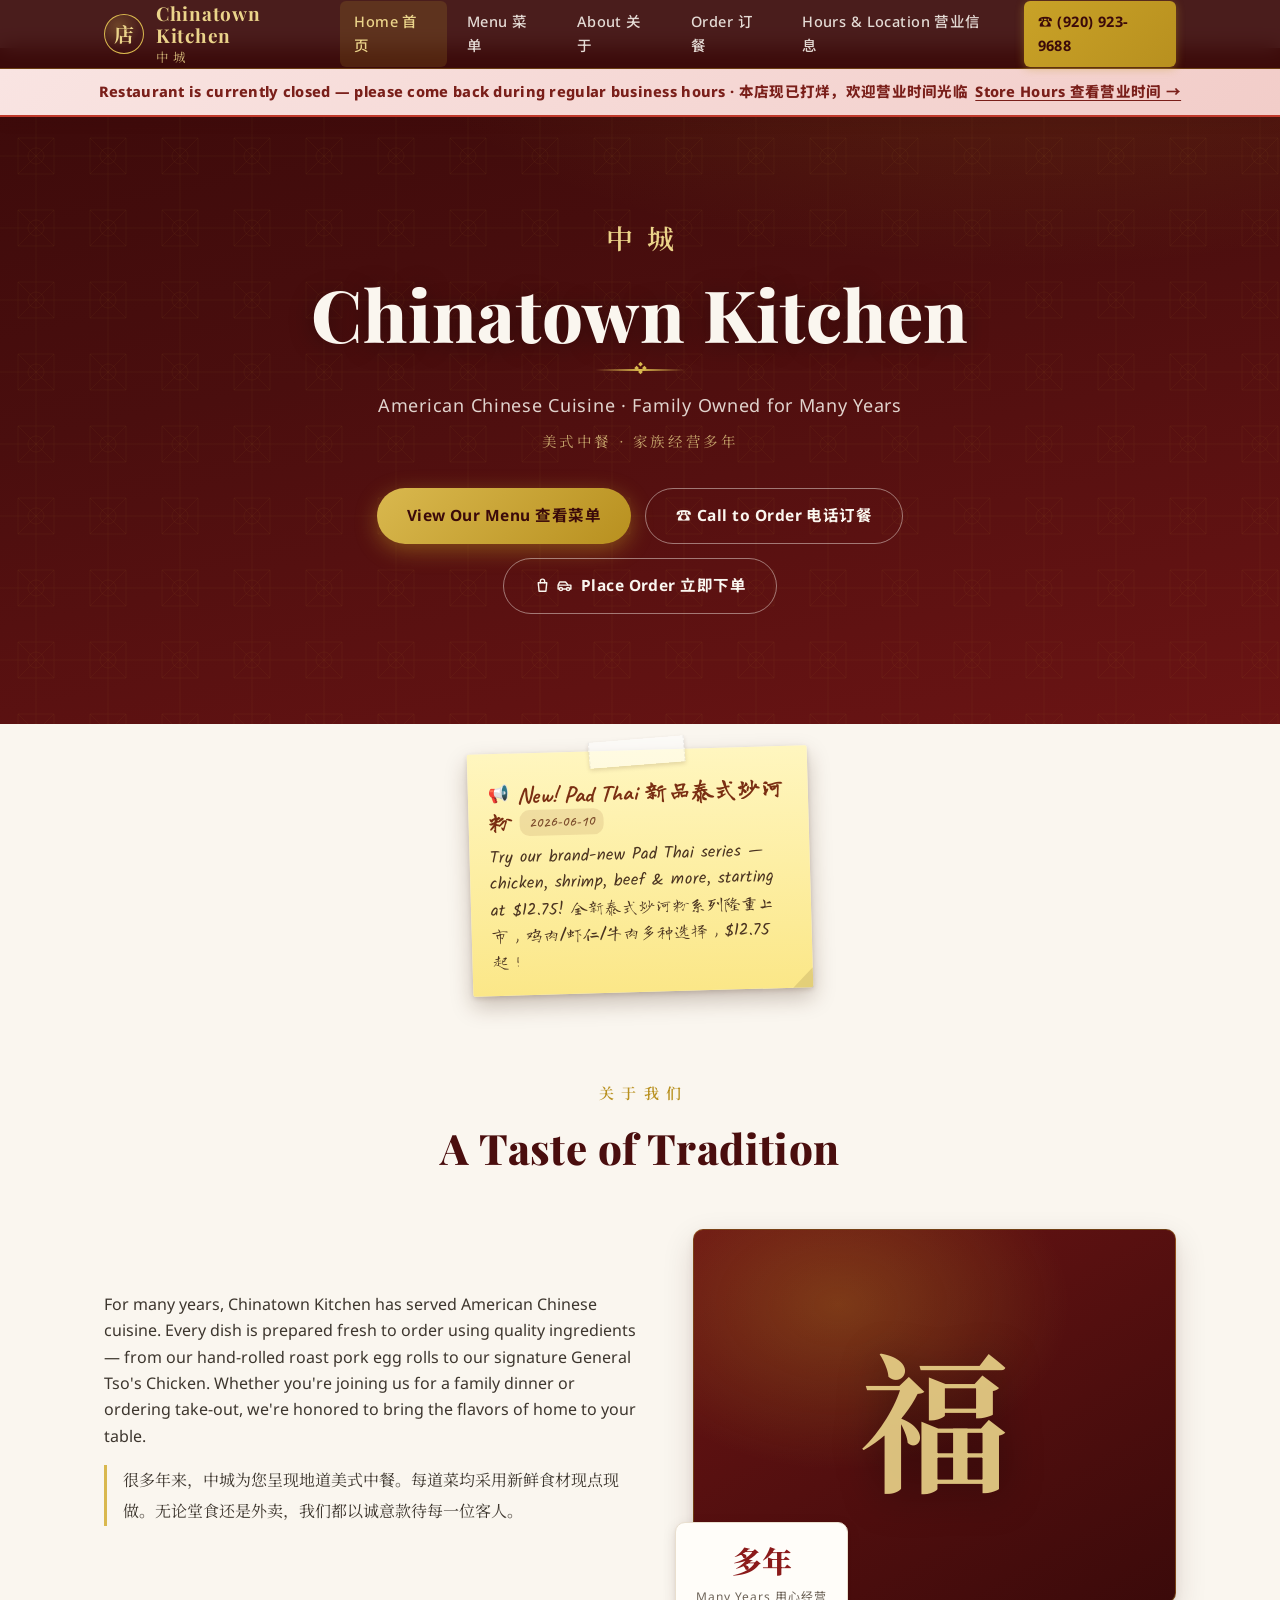
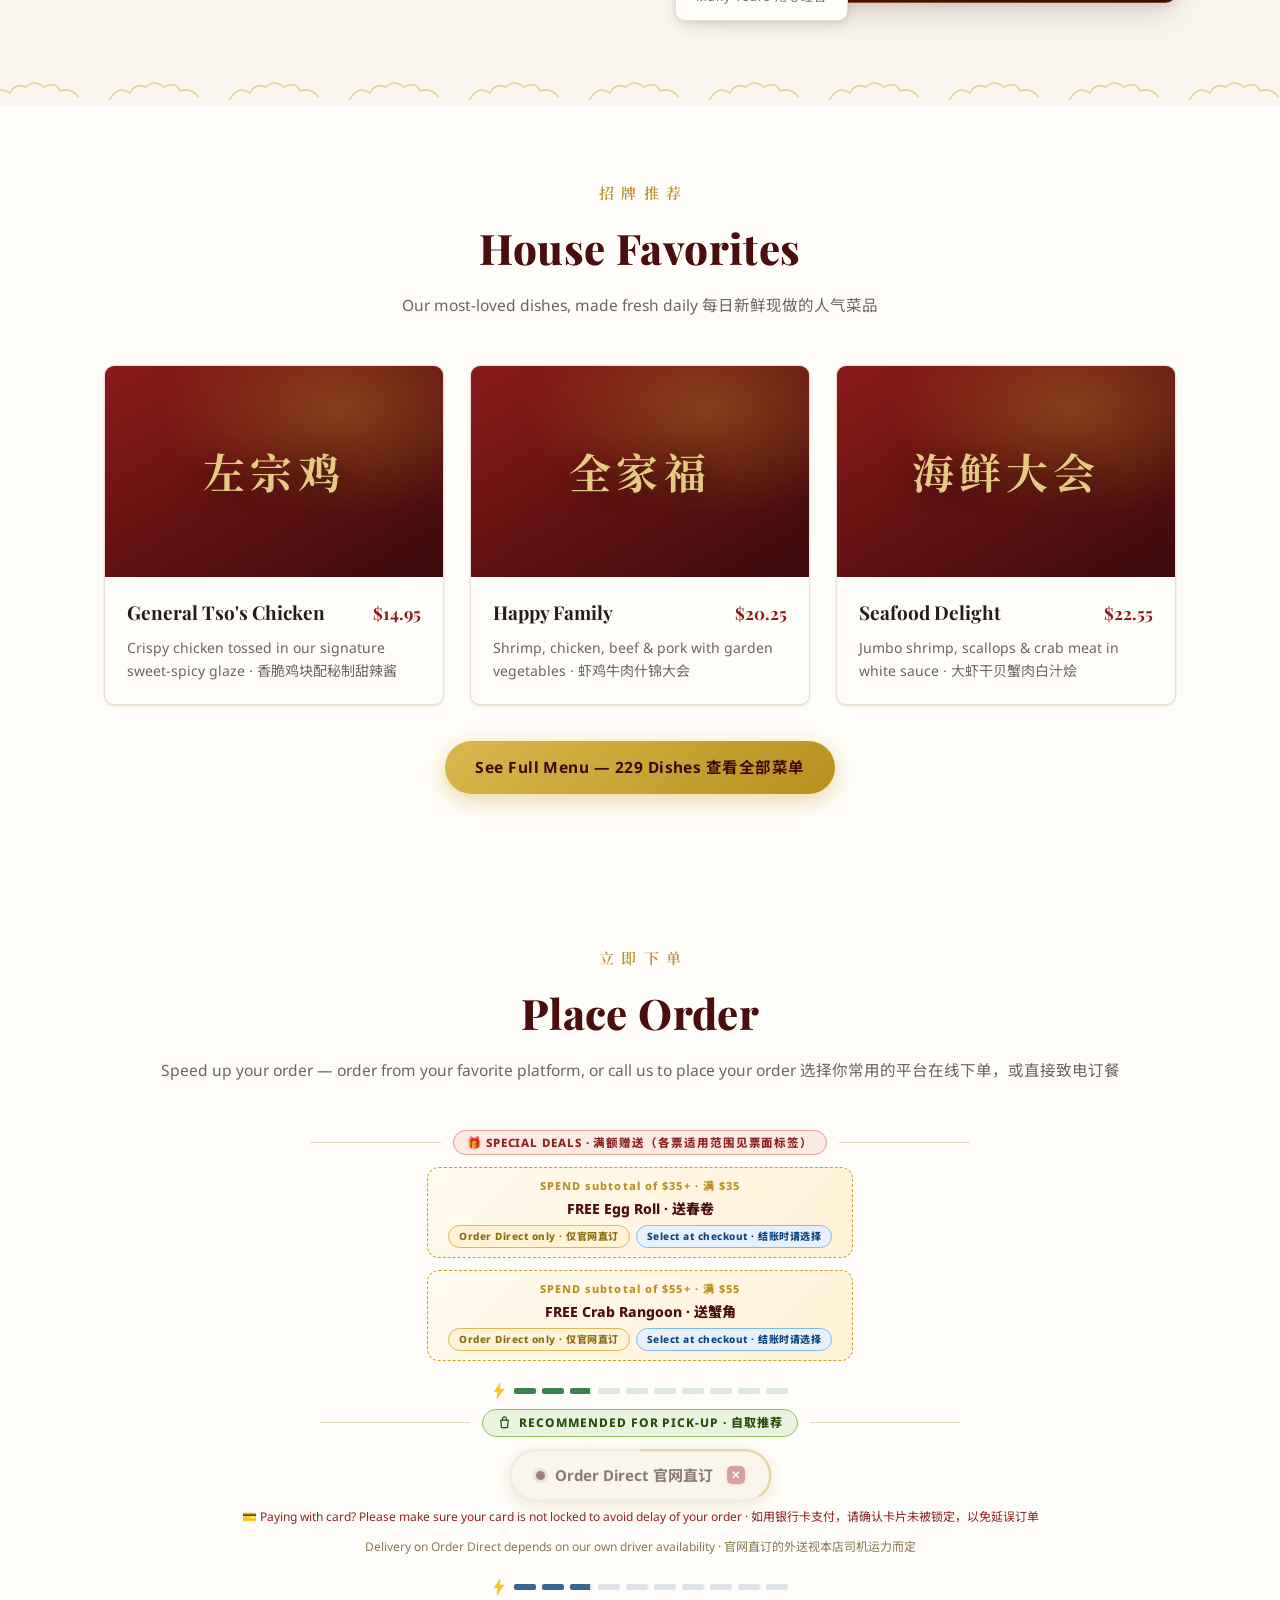
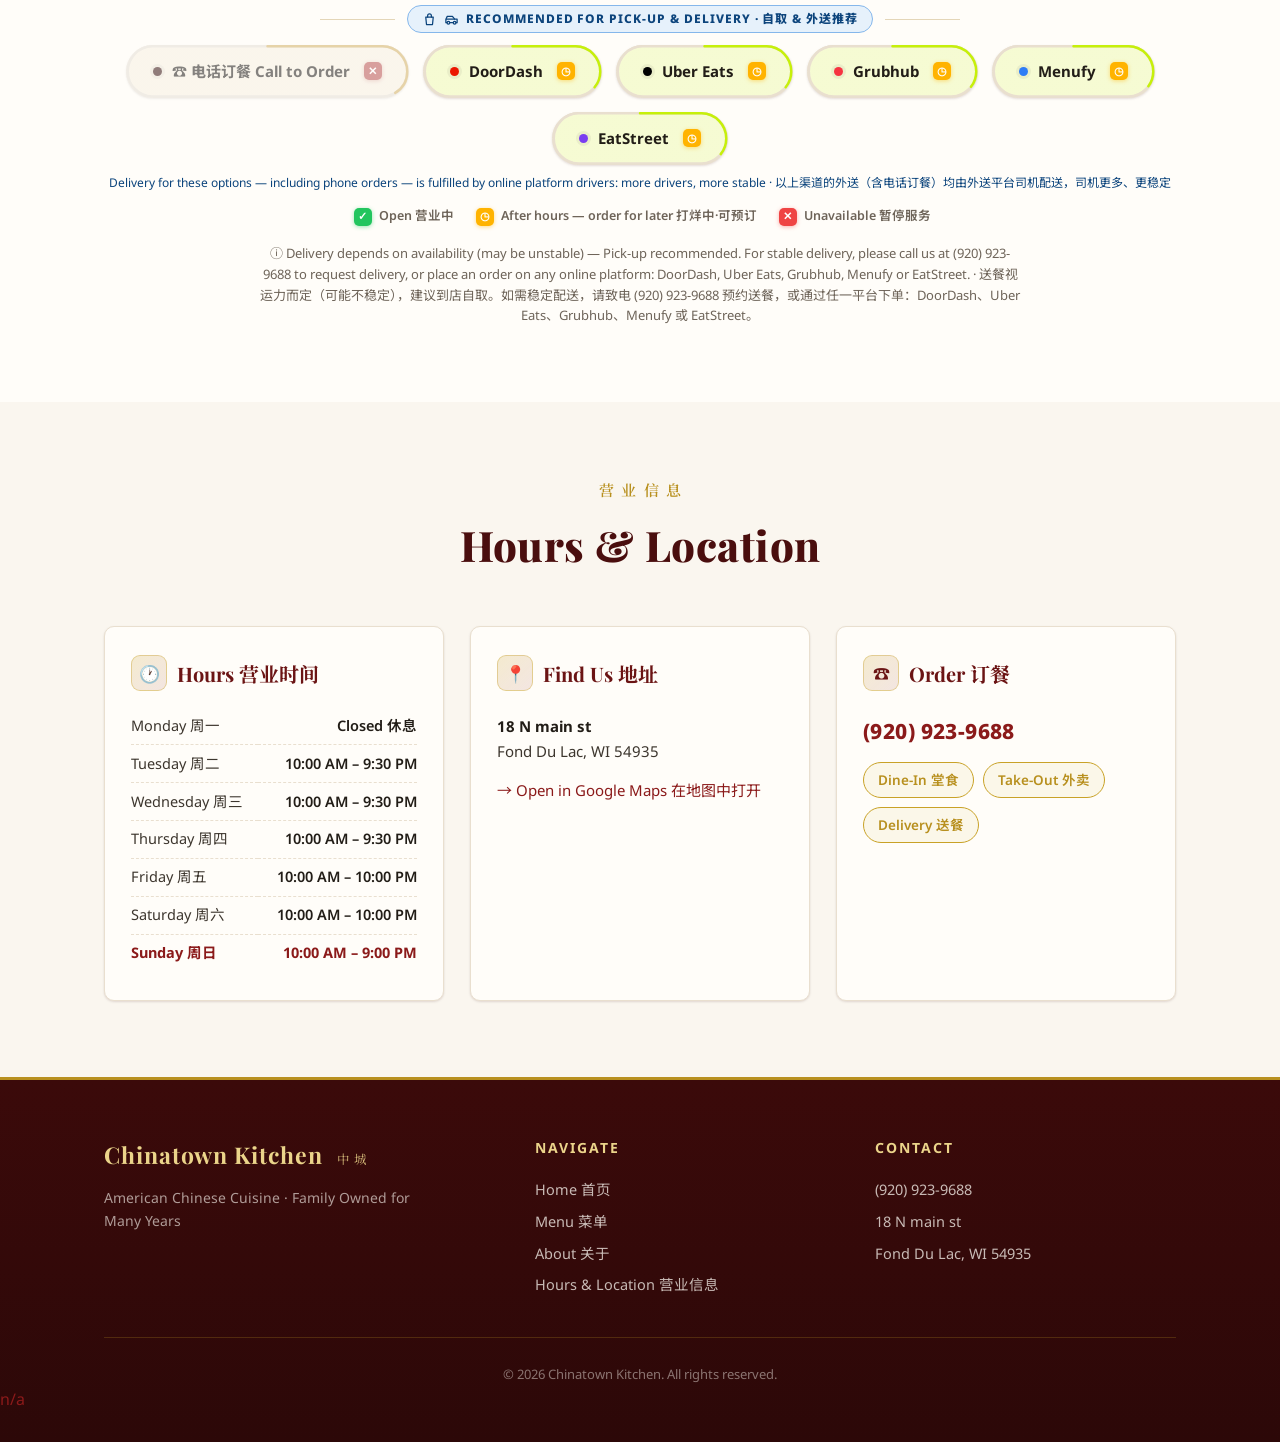
==== commit 3b3353da: "test_upd" ====
--- a/index.html
+++ b/index.html
@@ -11,6 +11,9 @@
 (function(){try{var l=document.createElement('link');l.rel='stylesheet';
 l.href='https://fonts.googleapis.com/css2?family=Playfair+Display:wght@700;800&family=Noto+Sans:wght@400;500;600;700&family=Noto+Sans+SC:wght@400;500;700&family=Noto+Serif+SC:wght@600;700&display=swap';document.head.appendChild(l);}catch(e){}})();</script>
 <noscript><link href="https://fonts.googleapis.com/css2?family=Playfair+Display:wght@700;800&family=Noto+Sans:wght@400;500;600;700&family=Noto+Sans+SC:wght@400;500;700&family=Noto+Serif+SC:wght@600;700&display=swap" rel="stylesheet"></noscript>
+<link rel="preconnect" href="https://fonts.googleapis.com">
+<link rel="preconnect" href="https://fonts.gstatic.com" crossorigin>
+<link href="https://fonts.googleapis.com/css2?family=Caveat:wght@500;600;700&family=Kalam:wght@300;400&family=Long+Cang&display=swap" rel="stylesheet">
 <link rel="stylesheet" href="css/style.css">
 </head>
 <body data-page="home">
--- a/css/style.css
+++ b/css/style.css
@@ -182,23 +182,38 @@
 /* ══════════════════════════════════════════════════════════════════════════
    公告条
    ══════════════════════════════════════════════════════════════════════════ */
-.announcements { background: var(--paper); border-bottom: 1px solid var(--line); }
+/* 便利贴风格: 黄/粉/绿三色轮换、随机微斜、顶部胶带、右下折角、悬停摆正浮起;
+   标题/日期用手写字体(Caveat+龙藏, 由 index.html 引入, 离线时优雅回退系统字体) */
+.announcements { background: transparent; border-bottom: none; display: flex;
+  flex-wrap: wrap; gap: 20px; justify-content: center; padding: 26px 16px 14px; }
 .announcements:empty { display: none; }
-.ann-item {
-  max-width: var(--maxw); margin: 0 auto; padding: 15px 24px;
-  display: flex; gap: 14px; align-items: flex-start;
-}
-.ann-item + .ann-item { border-top: 1px dashed var(--line); }
-.ann-icon {
-  flex: 0 0 auto; width: 34px; height: 34px; border-radius: 50%;
-  background: linear-gradient(135deg, var(--gold-300), var(--gold-500));
-  display: grid; place-items: center; font-size: 16px;
-  box-shadow: var(--shadow-sm);
-}
-.ann-body { flex: 1; }
-.ann-title { font-weight: 700; color: var(--red-800); font-size: 15px; }
-.ann-date { color: var(--ink-500); font-size: 12.5px; margin-left: 8px; font-weight: 500; }
-.ann-text { color: var(--ink-700); font-size: 14px; margin-top: 2px; }
+.ann-item { flex: 0 1 340px; max-width: 380px; padding: 30px 20px 18px;
+  position: relative; border-radius: 2px;
+  background: linear-gradient(180deg, #FFF6BF, #FBE788);
+  box-shadow: 0 10px 22px rgba(60,30,10,.26), 0 2px 5px rgba(60,30,10,.16);
+  transform: rotate(-1.6deg); transition: transform .25s ease, box-shadow .25s ease; }
+.ann-item:nth-child(2n) { transform: rotate(1.3deg);
+  background: linear-gradient(180deg, #FFE9F0, #F7CBDA); }
+.ann-item:nth-child(3n) { transform: rotate(-.7deg);
+  background: linear-gradient(180deg, #E6F7EA, #C9EAD3); }
+.ann-item:hover { transform: rotate(0) translateY(-4px) scale(1.02);
+  box-shadow: 0 16px 30px rgba(60,30,10,.32); z-index: 2; }
+.ann-item::before { content: ''; position: absolute; top: -11px; left: 50%;
+  transform: translateX(-50%) rotate(-3deg); width: 96px; height: 26px;
+  background: rgba(255,255,255,.55);
+  border-left: 1px dashed rgba(0,0,0,.07); border-right: 1px dashed rgba(0,0,0,.07);
+  box-shadow: 0 2px 4px rgba(60,30,10,.15); }
+.ann-item::after { content: ''; position: absolute; right: 0; bottom: 0;
+  border-style: solid; border-width: 0 0 20px 20px;
+  border-color: transparent transparent rgba(60,30,10,.12) transparent; }
+.ann-icon { font-size: 17px; line-height: 1; margin-top: 1px; float: left; margin-right: 8px; }
+.ann-title { font-family: 'Caveat', 'Long Cang', "Segoe Print", "Bradley Hand", cursive;
+  font-weight: 700; font-size: 23px; line-height: 1.15; color: #7A2E12; letter-spacing: .3px; }
+.ann-date { display: inline-block; background: rgba(122,46,18,.10); color: #7A4A2A;
+  font-family: 'Caveat', 'Long Cang', cursive; font-weight: 600;
+  padding: 1px 9px; border-radius: 10px; font-size: 14.5px; margin-left: 8px; vertical-align: 3px; }
+.ann-text { font-family: 'Kalam', 'Long Cang', "Segoe Print", cursive;
+  color: #4A3320; font-size: 16.5px; line-height: 1.6; margin-top: 7px; }
 
 /* ══════════════════════════════════════════════════════════════════════════
    通用区块
@@ -814,3 +829,23 @@
 .deal-ticket .dt-valid { font-size: 10.5px; color: #8A7A55; margin-top: 3px; letter-spacing: .03em; font-weight: 400; }
 .deal-ticket .dt-valid .dt-new { font-size: 1em; font-weight: 800; }
 .card-note { text-align: center; font-size: 12px; color: #8E2323; margin: 4px 0 10px; }
+
+
+/* ── 组标签上方的十格进度隔断（js/site.js buildGroupRectRow; 每枚=10%, 部分点亮）── */
+.og-rectrow { display: flex; gap: 6px; justify-content: center; align-items: center; margin: 2px auto 10px; }
+.og-rectrow .og-rect { width: 22px; height: 6px; border-radius: 2px; }
+
+
+/* ── 打烊充电闪电（js/site.js boltSvg; 回充相位时亮在十格进度前）──
+   老浏览器不支持SVG子元素CSS动画时优雅降级为静态金色闪电 */
+.og-bolt { display: inline-flex; align-items: center; margin-right: 3px; line-height: 0; }
+.og-bolt svg { width: 12px; height: 16px; overflow: visible;
+  animation: boltFlicker 2.8s steps(1, end) infinite; }
+.og-bolt .bolt-base { fill: rgba(255,180,0,.22); stroke: rgba(200,140,0,.5); stroke-width: .6; }
+.og-bolt .bolt-fill { fill: #FFC61A; animation: boltCharge 2s ease-in-out infinite; }
+@keyframes boltCharge { 0% { transform: translateY(16px); } 70% { transform: translateY(0); } 100% { transform: translateY(0); } }
+@keyframes boltFlicker { 0% { filter: drop-shadow(0 0 2px rgba(255,190,0,.35)); }
+  6% { filter: drop-shadow(0 0 6px rgba(255,210,60,.95)); }
+  9% { filter: drop-shadow(0 0 2px rgba(255,190,0,.35)); }
+  13% { filter: drop-shadow(0 0 7px rgba(255,220,80,1)); }
+  18%, 100% { filter: drop-shadow(0 0 3px rgba(255,190,0,.45)); } }
